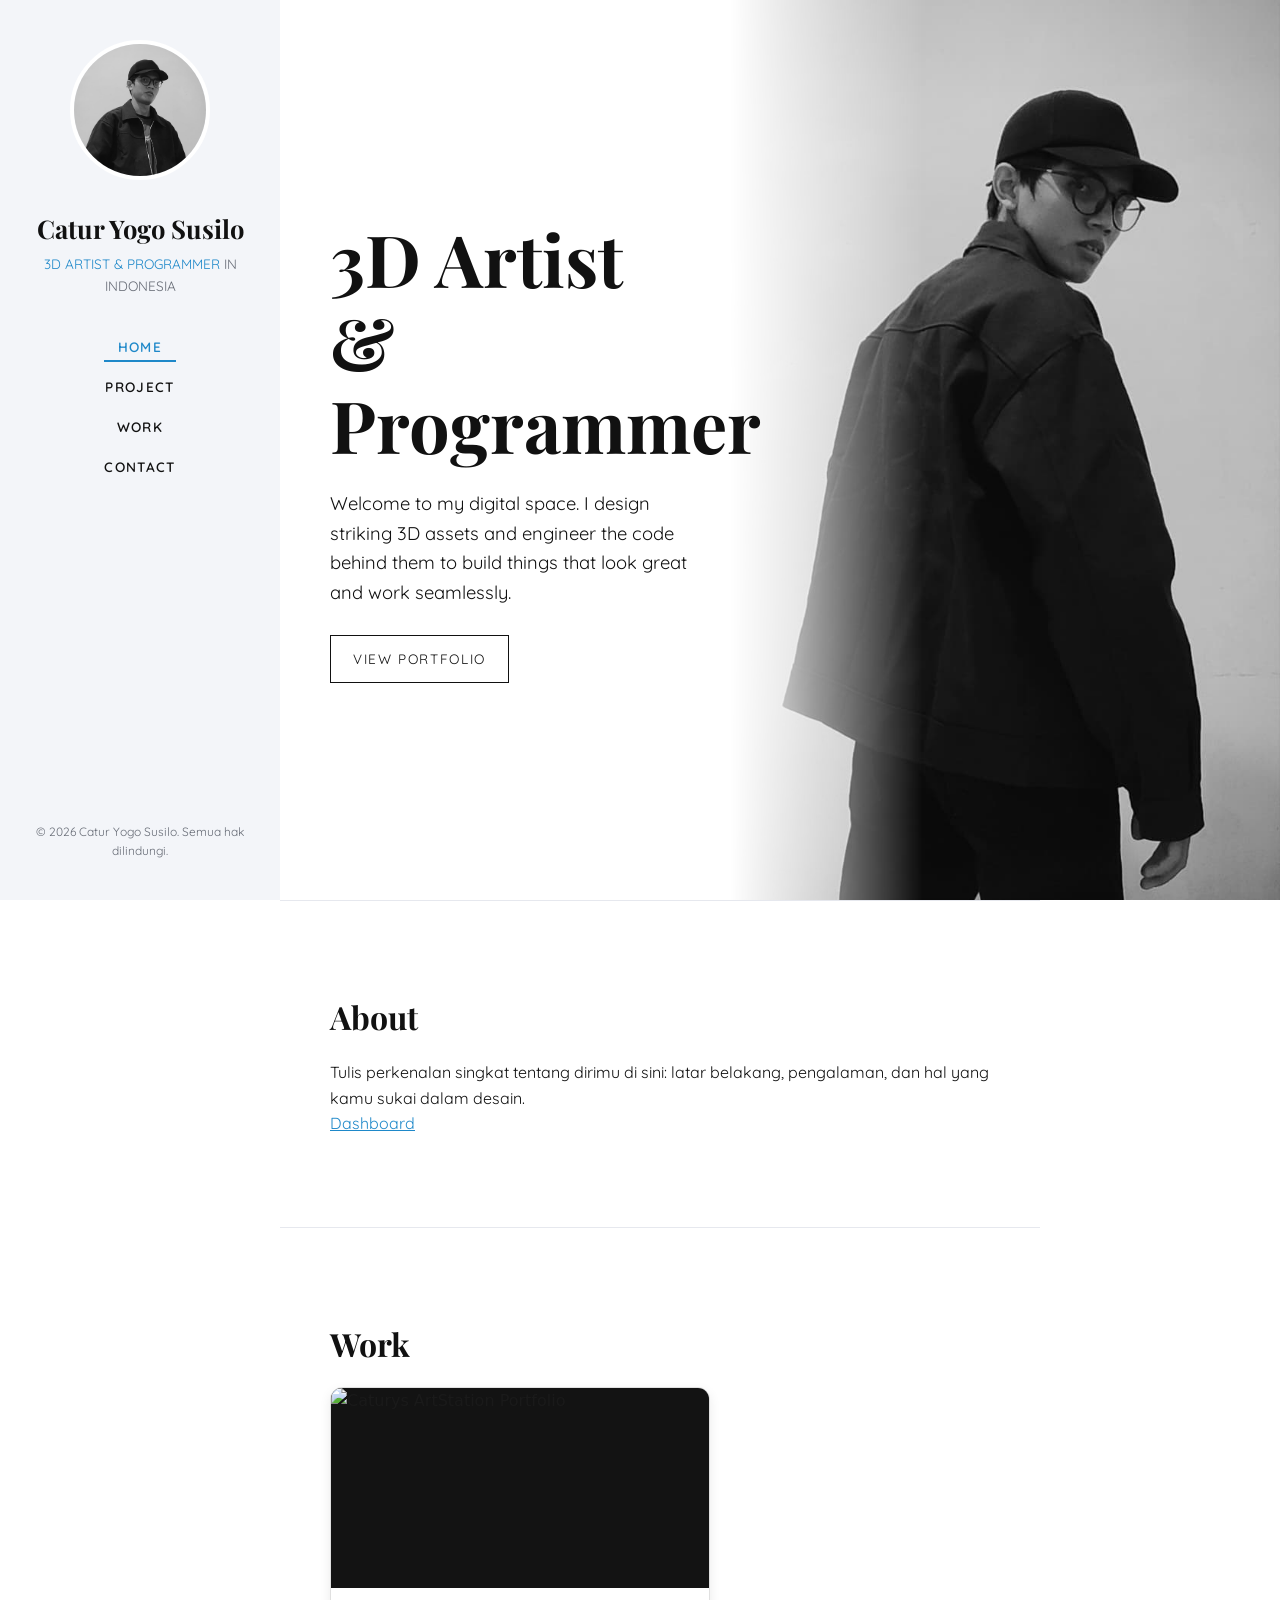
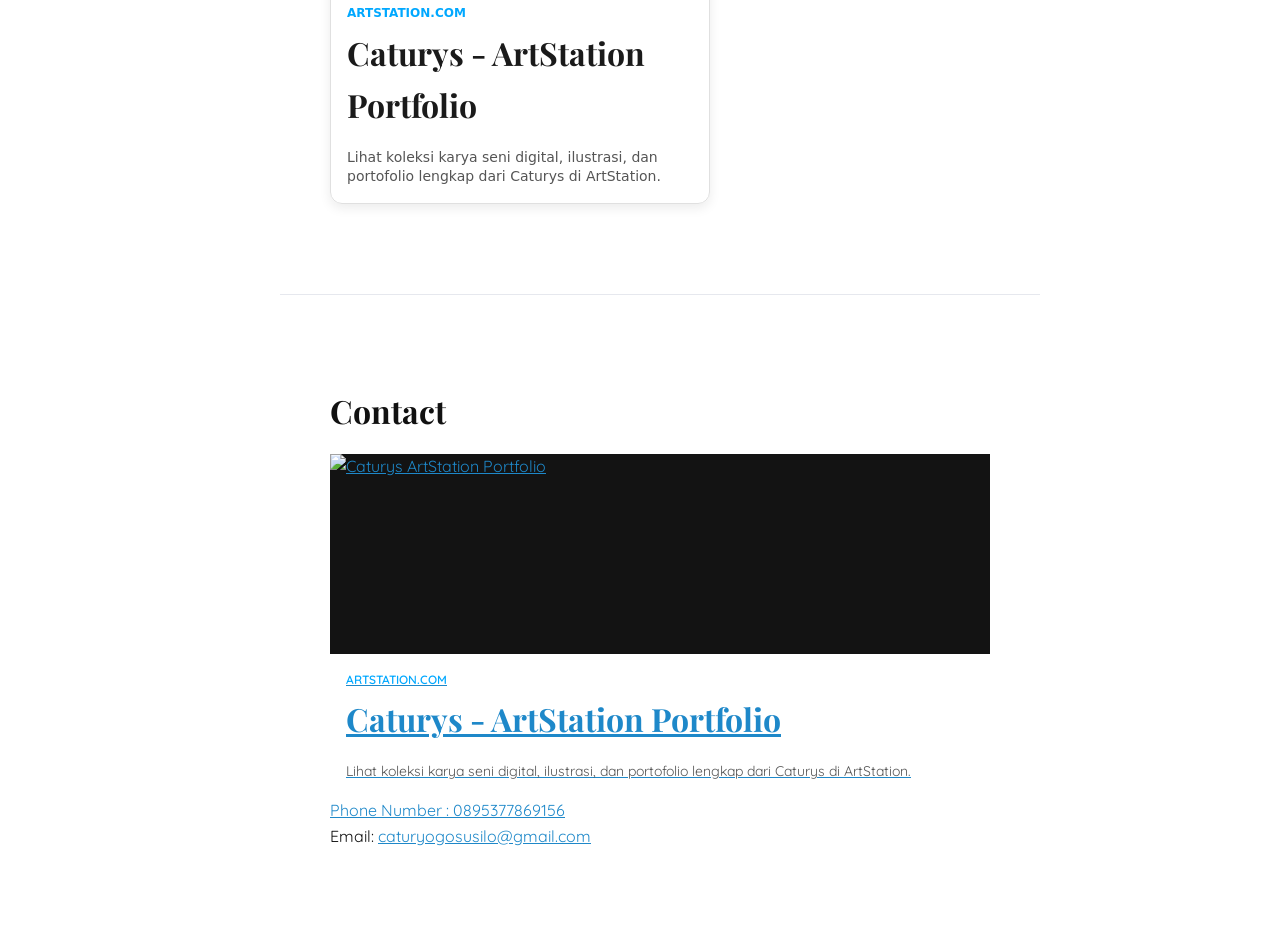
==== index.html @ 053456a6 "Update index.html" ====
<!DOCTYPE html>
<html lang="id">
<head>
  <meta charset="UTF-8">
  <meta name="viewport" content="width=device-width, initial-scale=1">
  <title>Catur Yogo Susilo – Portofolio</title>
  <link rel="preconnect" href="https://fonts.googleapis.com">
  <link rel="preconnect" href="https://fonts.gstatic.com" crossorigin>
  <link href="https://fonts.googleapis.com/css2?family=Playfair+Display:wght@700;900&family=Quicksand:wght@400;500;600&display=swap" rel="stylesheet">
  <link rel="stylesheet" href="style.css">
</head>
<body>

  <aside class="sidebar">
    <img class="avatar" src="images/foto-depan.jpg" alt="Foto profil">
    <h1 class="name">Catur Yogo Susilo</h1>
    <p class="role"><span>3D Artist & Programmer</span> in Indonesia</p>

    <nav class="menu">
      <a href="#home" class="active">Home</a>
      <a href="#about">Project</a>
      <a href="#work">Work</a>
      <a href="#contact">Contact</a>
    </nav>

    <p class="copy">&copy; 2026 Catur Yogo Susilo. Semua hak dilindungi.</p>
  </aside>

  <main class="content">

    <section id="home" class="hero">
      <div class="hero-text">
        <h2>3D Artist<br> & Programmer</h2>
        <p>Welcome to my digital space. I design striking 3D assets and engineer the code behind them to build things that look great and work seamlessly.</p>
        <a href="#work" class="btn">View Portfolio</a>
      </div>
      <img class="hero-photo" src="images/foto-besar.jpg" alt="Foto besar">
    </section>

    <section id="about" class="block">
      <h3>About</h3>
      <p>Tulis perkenalan singkat tentang dirimu di sini: latar belakang, pengalaman, dan hal yang kamu sukai dalam desain.</p>
      <P> <a href="https://catur1804.github.io/caturys/?#">Dashboard</a></P>
    </section>

    <section id="work" class="block">
      <h3>Work</h3>
      <a href="https://www.artstation.com/caturys" target="_blank" rel="noopener noreferrer" class="preview-card">
  <!-- Ganti URL gambar di bawah dengan URL gambar portofolio/banner kamu -->
  <img src="https://cdn.artstation.com/artvsartist/caturys" alt="Caturys ArtStation Portfolio" class="preview-image">
  <div class="preview-content">
    <div class="preview-domain">artstation.com</div>
    <h3 class="preview-title">Caturys - ArtStation Portfolio</h3>
    <p class="preview-desc">Lihat koleksi karya seni digital, ilustrasi, dan portofolio lengkap dari Caturys di ArtStation.</p>
  </div>
</a>
    </section>

    <section id="contact" class="block">
      <h3>Contact</h3>
      <a href="https://www.instagram.com/caturyogosusilo/">
  <!-- Ganti URL gambar di bawah dengan URL gambar portofolio/banner kamu -->
  <img src="https://cdn.artstation.com/artvsartist/caturys" alt="Caturys ArtStation Portfolio" class="preview-image">
  <div class="preview-content">
    <div class="preview-domain">artstation.com</div>
    <h3 class="preview-title">Caturys - ArtStation Portfolio</h3>
    <p class="preview-desc">Lihat koleksi karya seni digital, ilustrasi, dan portofolio lengkap dari Caturys di ArtStation.</p>
  </div>
      <p>Phone Number : <a href="+62895377869156">0895377869156</a></p>
      <p>Email: <a href="caturyogosusilo@gmail.com">caturyogosusilo@gmail.com</a></p>
    </section>

  </main>

</body>
</html>
---- style.css ----
:root {
  --bg: #ffffff;
  --side: #f3f5f9;
  --text: #111111;
  --muted: #666b75;
  --accent: #1e88c9;
  --serif: "Playfair Display", Georgia, serif;
  --sans: "Quicksand", system-ui, sans-serif;
}

* { box-sizing: border-box; margin: 0; padding: 0; }
html { scroll-behavior: smooth; }
body { font-family: var(--sans); color: var(--text); background: var(--bg); line-height: 1.6; }
a { color: var(--accent); }

/* Sidebar */
.sidebar {
  position: fixed; inset: 0 auto 0 0;
  width: 280px; padding: 40px 24px;
  background: var(--side);
  display: flex; flex-direction: column; align-items: center; text-align: center;
}
.avatar {
  width: 140px; height: 140px; border-radius: 50%;
  object-fit: cover; object-position: center 20%;
  border: 4px solid #fff;
}
.name { font-family: var(--serif); font-size: 1.6rem; margin-top: 28px; }
.role { font-size: .85rem; color: var(--muted); text-transform: uppercase; margin-top: 4px; }
.role span { color: var(--accent); }

.menu { display: flex; flex-direction: column; gap: 14px; margin-top: 40px; }
.menu a {
  color: var(--text); text-decoration: none;
  font-size: .85rem; font-weight: 600; letter-spacing: .1em; text-transform: uppercase;
  padding-bottom: 2px; border-bottom: 2px solid transparent;
}
.menu a:hover, .menu a.active { color: var(--accent); border-color: var(--accent); }
.copy { margin-top: auto; font-size: .75rem; color: var(--muted); }

/* Konten */
.content { margin-left: 280px; }

.hero {
  position: relative; min-height: 100vh;
  display: flex; align-items: center; overflow: hidden;
}
.hero-text { position: relative; z-index: 2; padding: 0 50px; max-width: 480px; }
.hero-text h2 { font-family: var(--serif); font-size: clamp(2.8rem, 6vw, 4.5rem); line-height: 1.15; }
.hero-text p { margin: 24px 0 28px; font-size: 1.15rem; }
.btn {
  display: inline-block; padding: 12px 22px;
  border: 1px solid var(--text); color: var(--text);
  text-decoration: none; font-size: .85rem; letter-spacing: .12em; text-transform: uppercase;
  transition: background .2s, color .2s;
}
.btn:hover { background: var(--text); color: #fff; }

.hero-photo {
  position: absolute; right: 0; bottom: 0;
  height: 100%; width: 55%;
  object-fit: cover; object-position: center top;
  /* memudarkan sisi kiri foto agar menyatu dengan latar putih */
  -webkit-mask-image: linear-gradient(to right, transparent, #000 35%);
          mask-image: linear-gradient(to right, transparent, #000 35%);
}

/* Section lain */
.block { padding: 90px 50px; max-width: 760px; border-top: 1px solid #e6e8ee; }
.block h3 { font-family: var(--serif); font-size: 2rem; margin-bottom: 18px; }
.grid { list-style: none; display: grid; grid-template-columns: repeat(auto-fit, minmax(150px, 1fr)); gap: 14px; }
.grid li { padding: 18px; background: var(--side); text-align: center; font-weight: 600; }

a:focus-visible, .btn:focus-visible { outline: 3px solid var(--accent); outline-offset: 3px; }

/* Mobile */
@media (max-width: 800px) {
  .sidebar { position: static; width: 100%; padding: 32px 20px; }
  .menu { flex-direction: row; flex-wrap: wrap; justify-content: center; gap: 10px 18px; margin-top: 24px; }
  .copy { display: none; }
  .content { margin-left: 0; }
  .hero { flex-direction: column; align-items: stretch; min-height: auto; }
  .hero-text { padding: 40px 24px 20px; max-width: none; }
  .hero-photo {
    position: static; width: 100%; height: 480px;
    -webkit-mask-image: none; mask-image: none;
  }
  .block { padding: 60px 24px; }
}
  .preview-card {
    display: block;
    width: 100%;
    max-width: 380px;
    border: 1px solid #e0e0e0;
    border-radius: 12px;
    overflow: hidden;
    text-decoration: none;
    color: #1a1a1a;
    font-family: system-ui, -apple-system, sans-serif;
    box-shadow: 0 4px 12px rgba(0,0,0,0.08);
    transition: transform 0.2s ease, box-shadow 0.2s ease;
  }
  .preview-card:hover {
    transform: translateY(-4px);
    box-shadow: 0 8px 20px rgba(0,0,0,0.15);
  }
  .preview-image {
    width: 100%;
    height: 200px;
    object-fit: cover;
    display: block;
    background-color: #131313;
  }
  .preview-content {
    padding: 16px;
  }
  .preview-domain {
    font-size: 12px;
    color: #00a8ff;
    font-weight: 600;
    text-transform: uppercase;
    margin-bottom: 4px;
  }
  .preview-title {
    font-size: 18px;
    font-weight: 700;
    margin: 0 0 6px 0;
  }
  .preview-desc {
    font-size: 14px;
    color: #555;
    margin: 0;
    line-height: 1.4;
  }
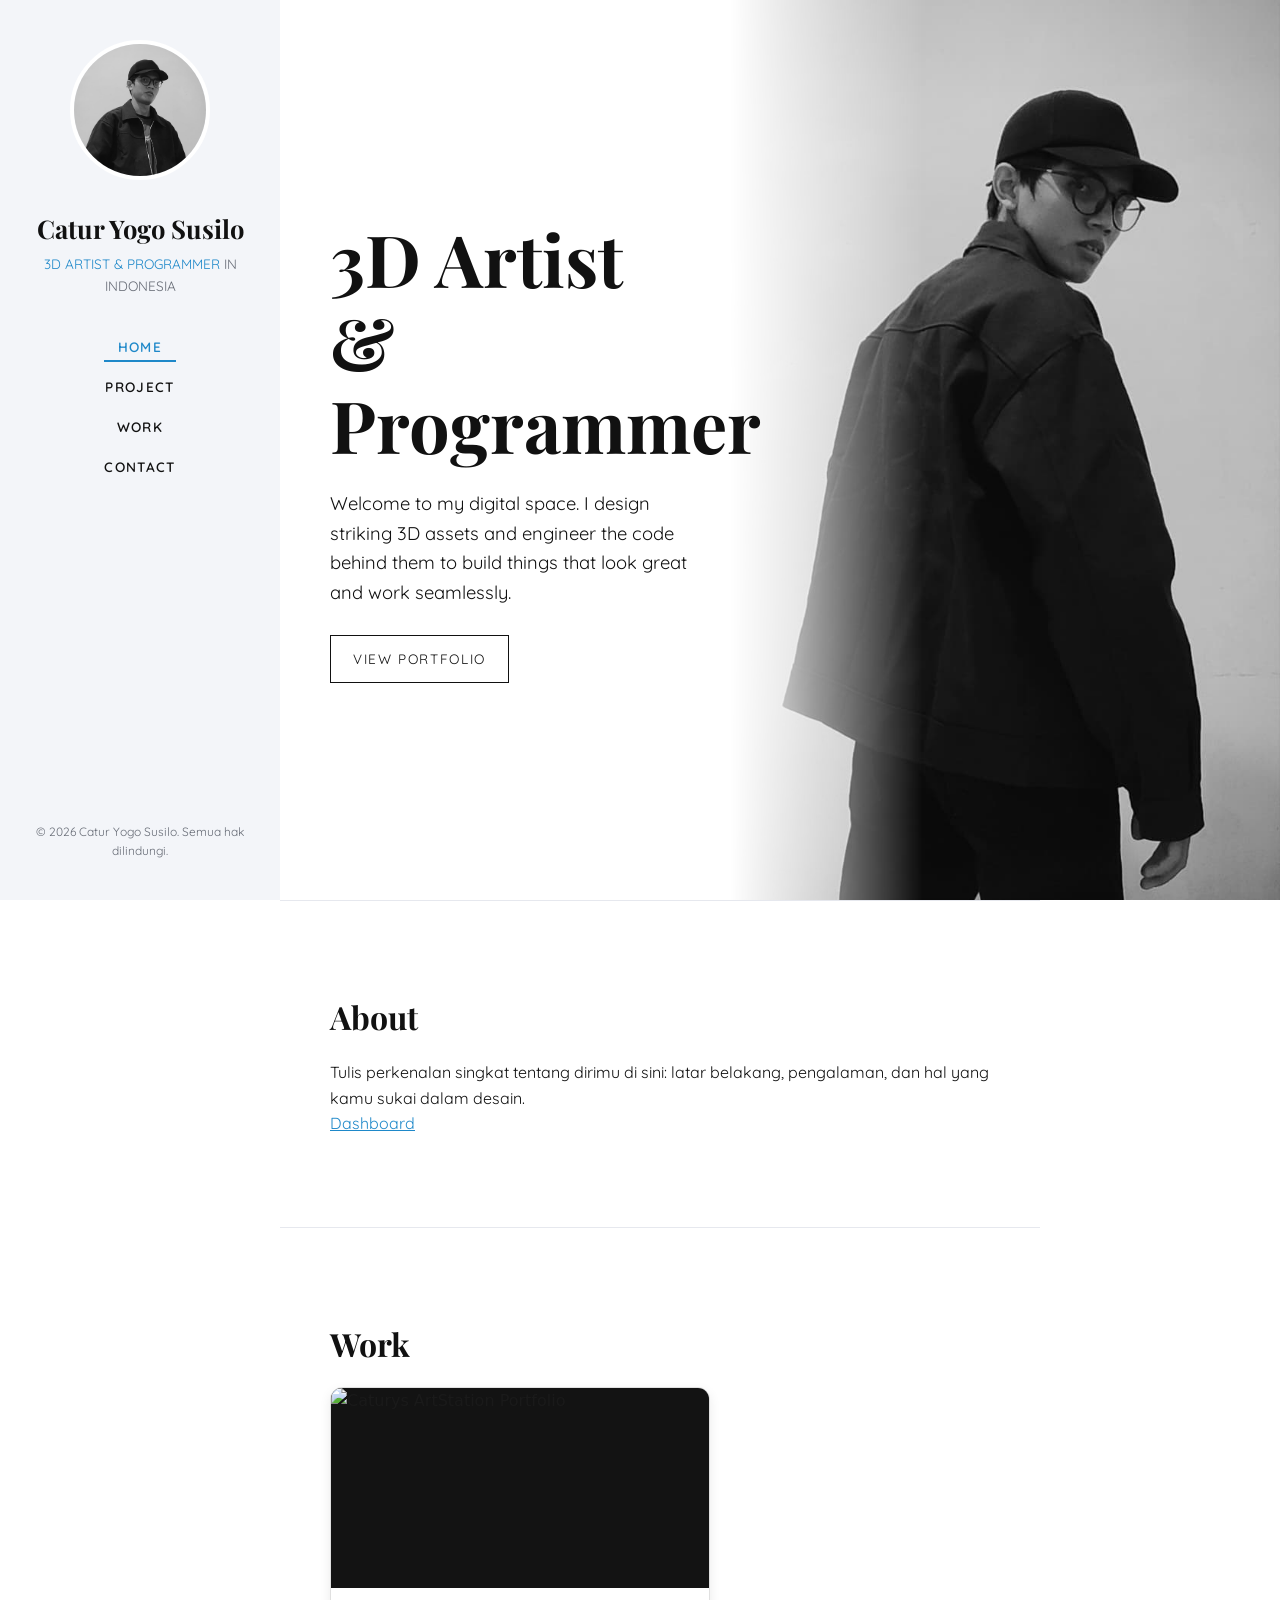
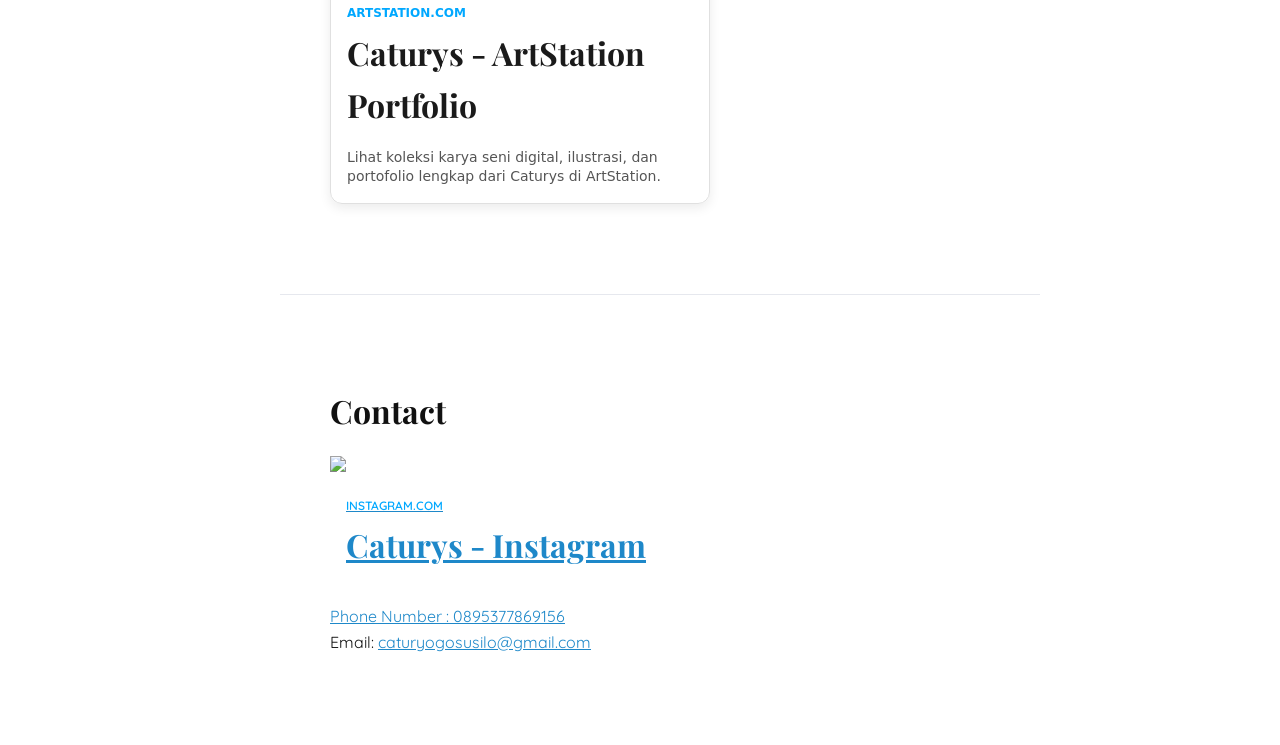
==== commit 30cffb8c: "Update index.html" ====
--- a/index.html
+++ b/index.html
@@ -60,11 +60,10 @@
       <h3>Contact</h3>
       <a href="https://www.instagram.com/caturyogosusilo/">
   <!-- Ganti URL gambar di bawah dengan URL gambar portofolio/banner kamu -->
-  <img src="https://cdn.artstation.com/artvsartist/caturys" alt="Caturys ArtStation Portfolio" class="preview-image">
+  <img src="images/instagram.png">
   <div class="preview-content">
-    <div class="preview-domain">artstation.com</div>
-    <h3 class="preview-title">Caturys - ArtStation Portfolio</h3>
-    <p class="preview-desc">Lihat koleksi karya seni digital, ilustrasi, dan portofolio lengkap dari Caturys di ArtStation.</p>
+    <div class="preview-domain">instagram.com</div>
+    <h3 class="preview-title">Caturys - Instagram</h3>
   </div>
       <p>Phone Number : <a href="+62895377869156">0895377869156</a></p>
       <p>Email: <a href="caturyogosusilo@gmail.com">caturyogosusilo@gmail.com</a></p>
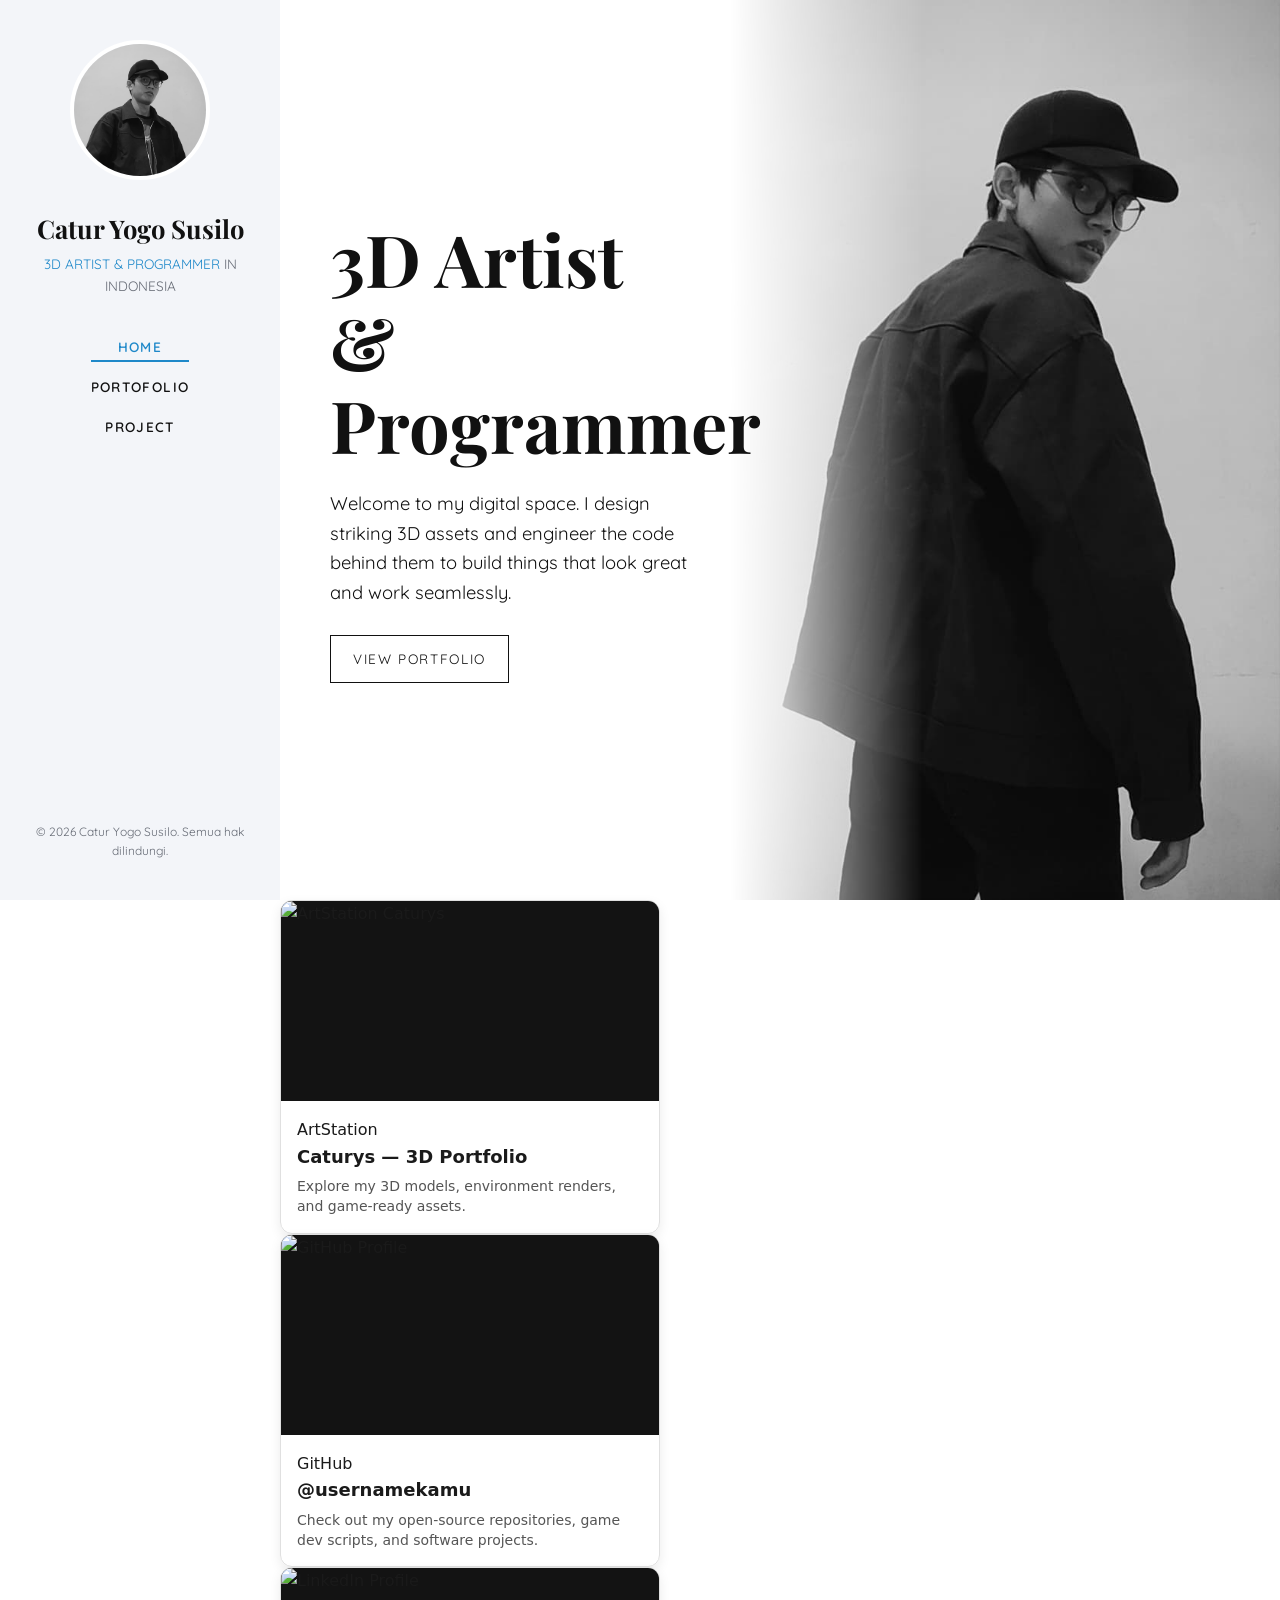
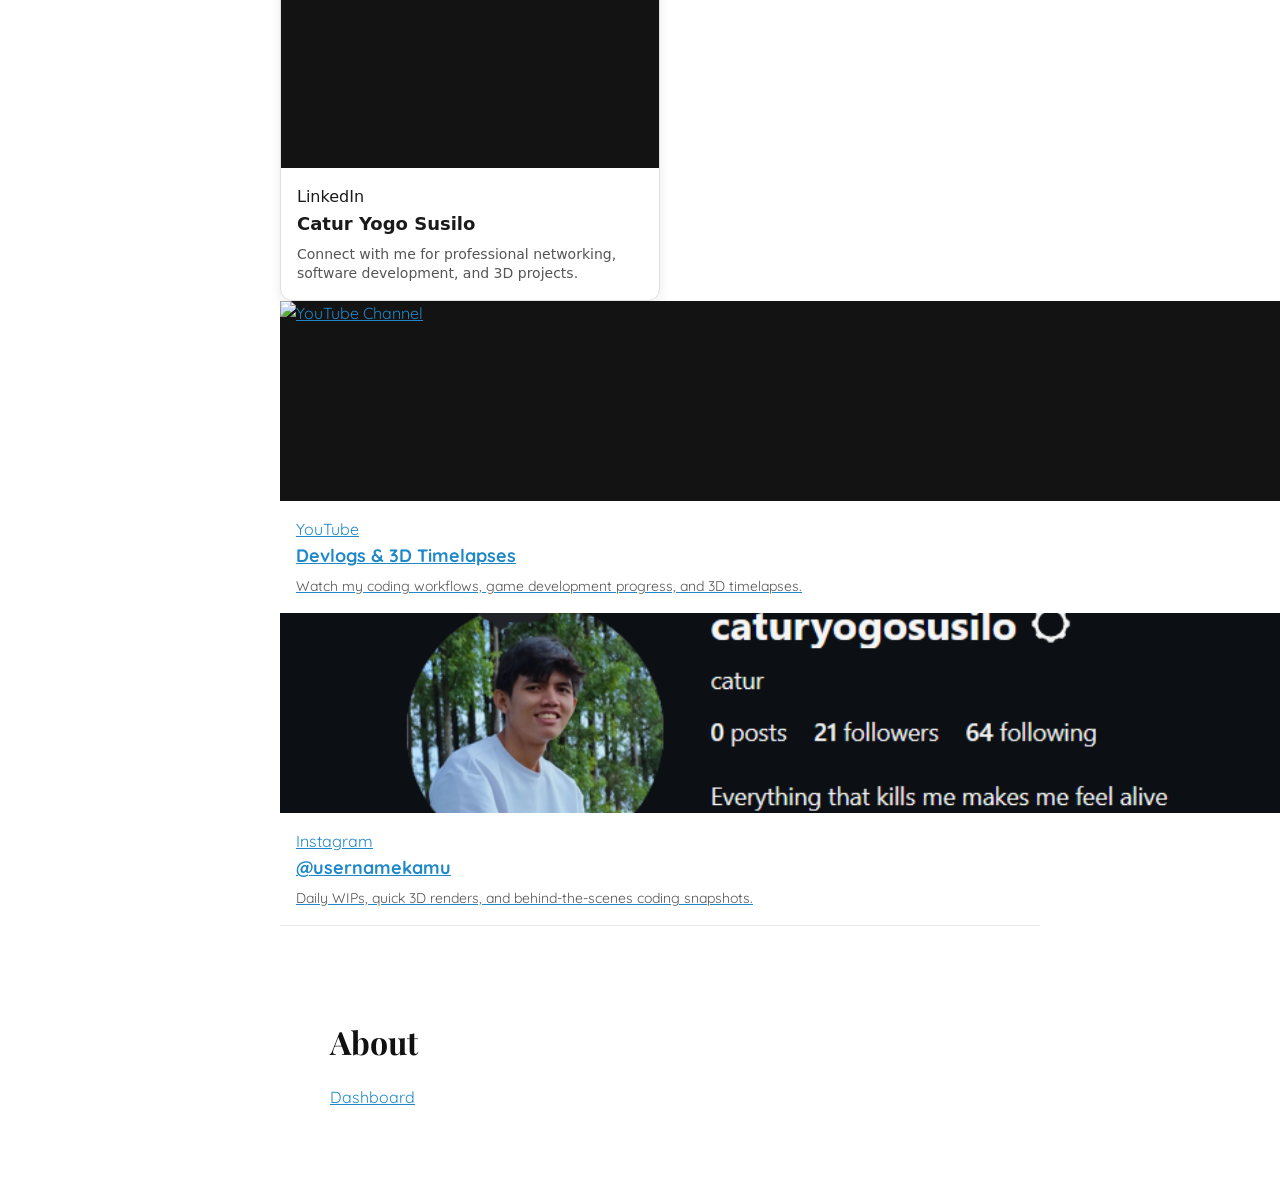
==== commit 4f5a83e3: "Update index.html" ====
--- a/index.html
+++ b/index.html
@@ -18,9 +18,8 @@
 
     <nav class="menu">
       <a href="#home" class="active">Home</a>
-      <a href="#about">Project</a>
-      <a href="#work">Work</a>
-      <a href="#contact">Contact</a>
+      <a href="#portofolio">Portofolio</a>
+      <a href="#project">Project</a>
     </nav>
 
     <p class="copy">&copy; 2026 Catur Yogo Susilo. Semua hak dilindungi.</p>
@@ -37,36 +36,63 @@
       <img class="hero-photo" src="images/foto-besar.jpg" alt="Foto besar">
     </section>
 
-    <section id="about" class="block">
+    <div class="social-preview-grid">
+  
+  <!-- 1. ARTSTATION -->
+  <a href="https://www.artstation.com/caturys" target="_blank" rel="noopener noreferrer" class="preview-card card-artstation">
+    <img src="gambar-artstation.jpg" alt="ArtStation Caturys" class="preview-image">
+    <div class="preview-content">
+      <span class="preview-platform">ArtStation</span>
+      <h3 class="preview-title">Caturys — 3D Portfolio</h3>
+      <p class="preview-desc">Explore my 3D models, environment renders, and game-ready assets.</p>
+    </div>
+  </a>
+
+  <!-- 2. GITHUB -->
+  <a href="https://github.com/usernamekamu" target="_blank" rel="noopener noreferrer" class="preview-card card-github">
+    <img src="gambar-github.jpg" alt="GitHub Profile" class="preview-image">
+    <div class="preview-content">
+      <span class="preview-platform">GitHub</span>
+      <h3 class="preview-title">@usernamekamu</h3>
+      <p class="preview-desc">Check out my open-source repositories, game dev scripts, and software projects.</p>
+    </div>
+  </a>
+
+  <!-- 3. LINKEDIN -->
+  <a href="https://www.linkedin.com/in/usernamekamu" target="_blank" rel="noopener noreferrer" class="preview-card card-linkedin">
+    <img src="gambar-linkedin.jpg" alt="LinkedIn Profile" class="preview-image">
+    <div class="preview-content">
+      <span class="preview-platform">LinkedIn</span>
+      <h3 class="preview-title">Catur Yogo Susilo</h3>
+      <p class="preview-desc">Connect with me for professional networking, software development, and 3D projects.</p>
+    </div>
+  </a>
+
+  <!-- 4. YOUTUBE -->
+  <a href="https://www.youtube.com/@caturyogosusilo">
+    <img src="gambar-youtube.jpg" alt="YouTube Channel" class="preview-image">
+    <div class="preview-content">
+      <span class="preview-platform">YouTube</span>
+      <h3 class="preview-title">Devlogs & 3D Timelapses</h3>
+      <p class="preview-desc">Watch my coding workflows, game development progress, and 3D timelapses.</p>
+    </div>
+  </a>
+
+  <!-- 5. INSTAGRAM -->
+  <a href="https://www.instagram.com/caturyogosusilo/">
+    <img src="images/instagram.png" alt="Instagram Profile" class="preview-image">
+    <div class="preview-content">
+      <span class="preview-platform">Instagram</span>
+      <h3 class="preview-title">@usernamekamu</h3>
+      <p class="preview-desc">Daily WIPs, quick 3D renders, and behind-the-scenes coding snapshots.</p>
+    </div>
+  </a>
+
+</div>
+
+    <section id="project" class="block">
       <h3>About</h3>
-      <p>Tulis perkenalan singkat tentang dirimu di sini: latar belakang, pengalaman, dan hal yang kamu sukai dalam desain.</p>
       <P> <a href="https://catur1804.github.io/caturys/?#">Dashboard</a></P>
-    </section>
-
-    <section id="work" class="block">
-      <h3>Work</h3>
-      <a href="https://www.artstation.com/caturys" target="_blank" rel="noopener noreferrer" class="preview-card">
-  <!-- Ganti URL gambar di bawah dengan URL gambar portofolio/banner kamu -->
-  <img src="https://cdn.artstation.com/artvsartist/caturys" alt="Caturys ArtStation Portfolio" class="preview-image">
-  <div class="preview-content">
-    <div class="preview-domain">artstation.com</div>
-    <h3 class="preview-title">Caturys - ArtStation Portfolio</h3>
-    <p class="preview-desc">Lihat koleksi karya seni digital, ilustrasi, dan portofolio lengkap dari Caturys di ArtStation.</p>
-  </div>
-</a>
-    </section>
-
-    <section id="contact" class="block">
-      <h3>Contact</h3>
-      <a href="https://www.instagram.com/caturyogosusilo/">
-  <!-- Ganti URL gambar di bawah dengan URL gambar portofolio/banner kamu -->
-  <img src="images/instagram.png">
-  <div class="preview-content">
-    <div class="preview-domain">instagram.com</div>
-    <h3 class="preview-title">Caturys - Instagram</h3>
-  </div>
-      <p>Phone Number : <a href="+62895377869156">0895377869156</a></p>
-      <p>Email: <a href="caturyogosusilo@gmail.com">caturyogosusilo@gmail.com</a></p>
     </section>
 
   </main>
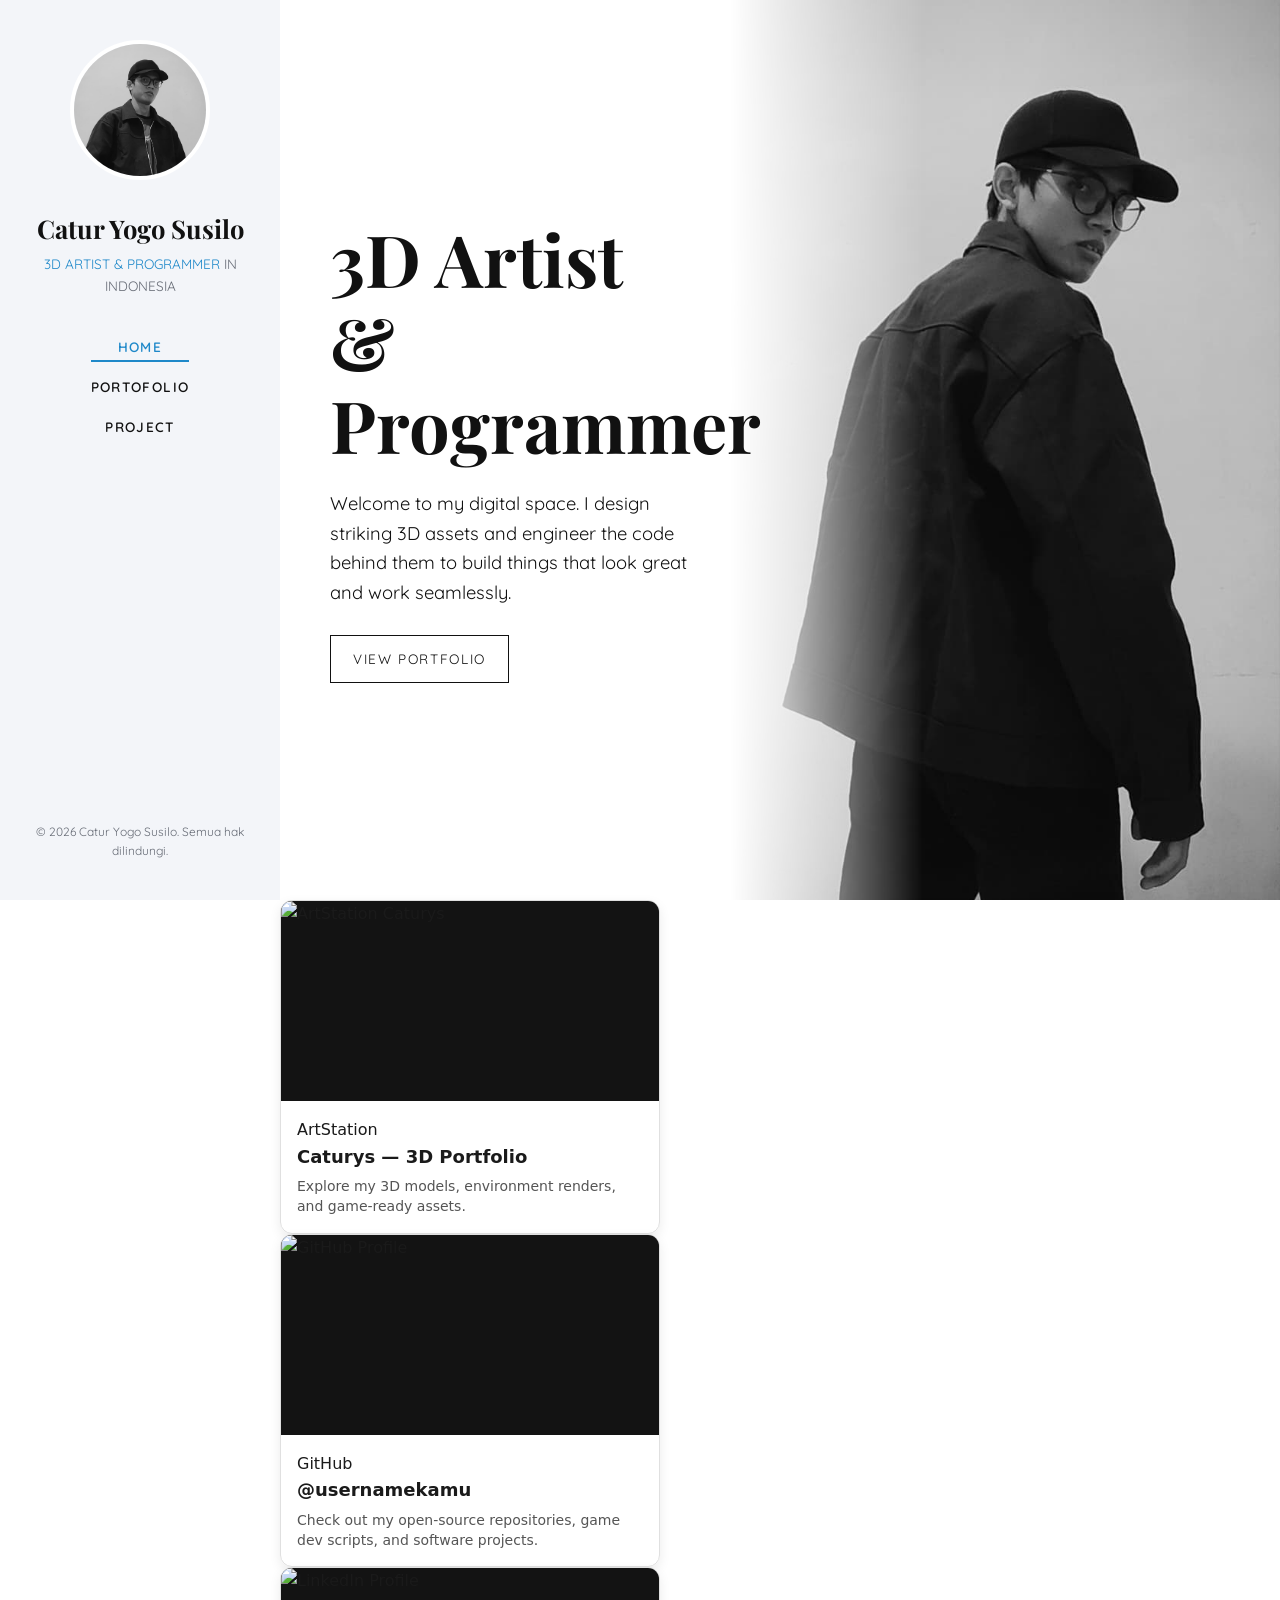
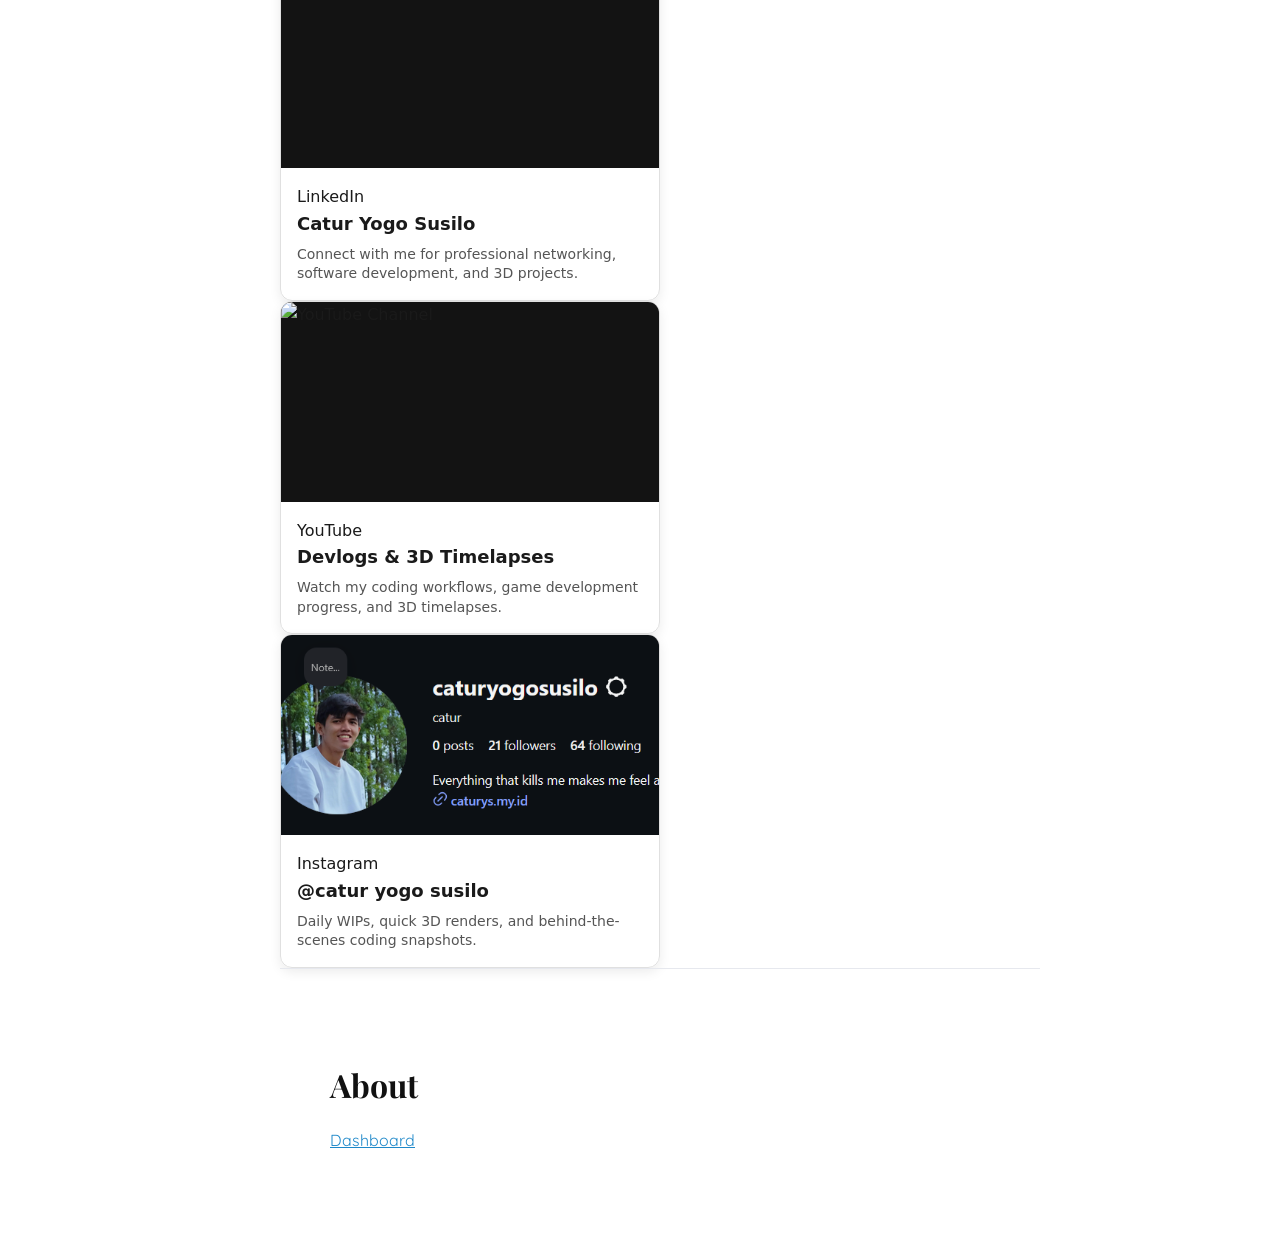
==== commit ff0809e6: "Update index.html" ====
--- a/index.html
+++ b/index.html
@@ -69,7 +69,7 @@
   </a>
 
   <!-- 4. YOUTUBE -->
-  <a href="https://www.youtube.com/@caturyogosusilo">
+  <a href="https://www.youtube.com/@caturyogosusilo" target="_blank" rel="noopener noreferrer" class="preview-card card-youtube">
     <img src="gambar-youtube.jpg" alt="YouTube Channel" class="preview-image">
     <div class="preview-content">
       <span class="preview-platform">YouTube</span>
@@ -79,11 +79,11 @@
   </a>
 
   <!-- 5. INSTAGRAM -->
-  <a href="https://www.instagram.com/caturyogosusilo/">
+  <a href="https://www.instagram.com/caturyogosusilo/" target="_blank" rel="noopener noreferrer" class="preview-card card-instagram">
     <img src="images/instagram.png" alt="Instagram Profile" class="preview-image">
     <div class="preview-content">
       <span class="preview-platform">Instagram</span>
-      <h3 class="preview-title">@usernamekamu</h3>
+      <h3 class="preview-title">@catur yogo susilo</h3>
       <p class="preview-desc">Daily WIPs, quick 3D renders, and behind-the-scenes coding snapshots.</p>
     </div>
   </a>
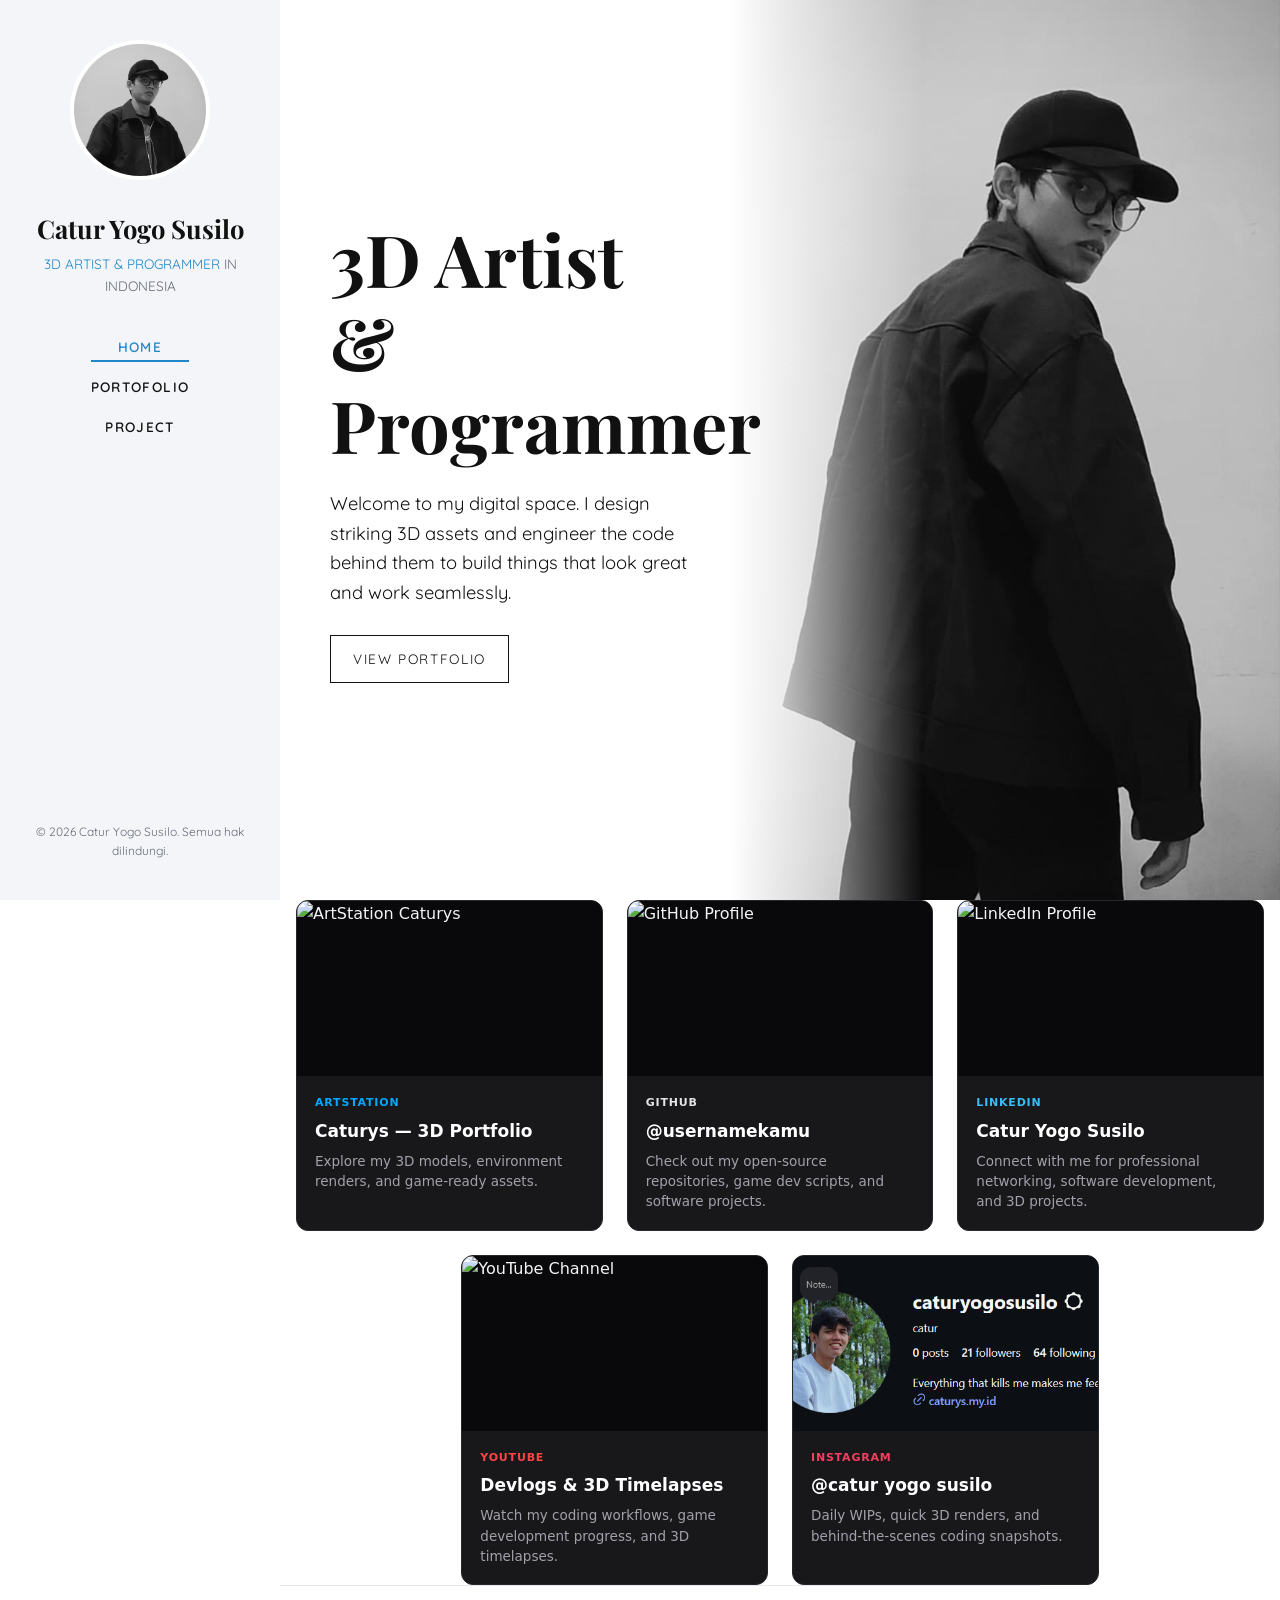
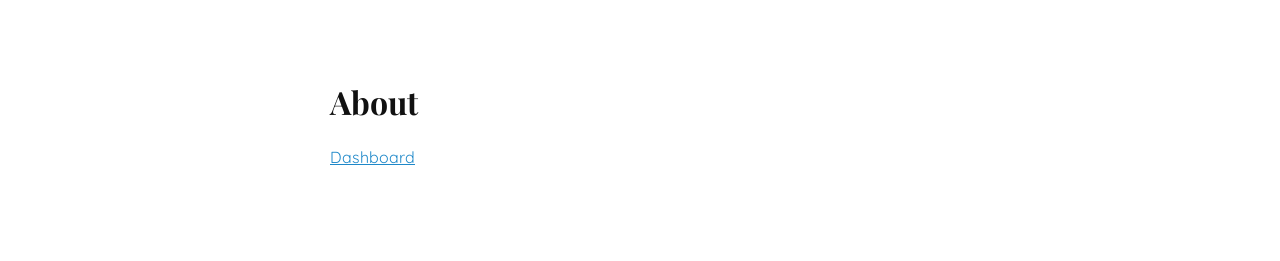
==== commit e82f3fd2: "Update index.html" ====
--- a/index.html
+++ b/index.html
@@ -40,7 +40,7 @@
   
   <!-- 1. ARTSTATION -->
   <a href="https://www.artstation.com/caturys" target="_blank" rel="noopener noreferrer" class="preview-card card-artstation">
-    <img src="gambar-artstation.jpg" alt="ArtStation Caturys" class="preview-image">
+    <img src="images/artstation.png" alt="ArtStation Caturys" class="preview-image">
     <div class="preview-content">
       <span class="preview-platform">ArtStation</span>
       <h3 class="preview-title">Caturys — 3D Portfolio</h3>
--- a/style.css
+++ b/style.css
@@ -87,48 +87,97 @@
   }
   .block { padding: 60px 24px; }
 }
+  .social-preview-grid {
+    display: flex;
+    flex-wrap: wrap;
+    justify-content: center; /* Membuat 2 kartu di baris bawah otomatis rata tengah */
+    gap: 24px;
+    max-width: 1080px;
+    margin: 0 auto;
+    padding: 0 16px;
+    font-family: system-ui, -apple-system, sans-serif;
+  }
+
   .preview-card {
-    display: block;
-    width: 100%;
-    max-width: 380px;
-    border: 1px solid #e0e0e0;
+    /* Rumus agar pas 3 kartu per baris (dikurangi jarak gap 24px) */
+    width: calc(33.333% - 16px);
+    box-sizing: border-box;
+    display: flex;
+    flex-direction: column;
+    background-color: #18181b;
+    border: 1px solid #27272a;
     border-radius: 12px;
     overflow: hidden;
     text-decoration: none;
-    color: #1a1a1a;
-    font-family: system-ui, -apple-system, sans-serif;
-    box-shadow: 0 4px 12px rgba(0,0,0,0.08);
-    transition: transform 0.2s ease, box-shadow 0.2s ease;
+    color: #f4f4f5;
+    transition: transform 0.25s ease, border-color 0.25s ease, box-shadow 0.25s ease;
   }
+
+  /* Di layar tablet (maksimal 900px): jadi 2 kartu per baris */
+  @media (max-width: 900px) {
+    .preview-card {
+      width: calc(50% - 12px);
+    }
+  }
+
+  /* Di layar HP (maksimal 640px): menumpuk 1 kolom penuh ke bawah */
+  @media (max-width: 640px) {
+    .preview-card {
+      width: 100%;
+    }
+  }
+
   .preview-card:hover {
-    transform: translateY(-4px);
-    box-shadow: 0 8px 20px rgba(0,0,0,0.15);
+    transform: translateY(-5px);
+    box-shadow: 0 10px 25px rgba(0, 0, 0, 0.45);
   }
+
+  /* Efek border hover sesuai warna brand masing-masing */
+  .card-artstation:hover { border-color: #00a8ff; }
+  .card-github:hover { border-color: #a1a1aa; }
+  .card-linkedin:hover { border-color: #0a66c2; }
+  .card-youtube:hover { border-color: #ff0000; }
+  .card-instagram:hover { border-color: #e1306c; }
+
   .preview-image {
     width: 100%;
-    height: 200px;
+    height: 175px;
     object-fit: cover;
     display: block;
-    background-color: #131313;
+    background-color: #09090b;
   }
+
   .preview-content {
-    padding: 16px;
+    padding: 18px;
+    flex-grow: 1;
+    display: flex;
+    flex-direction: column;
   }
-  .preview-domain {
-    font-size: 12px;
-    color: #00a8ff;
-    font-weight: 600;
+
+  .preview-platform {
+    font-size: 11px;
+    font-weight: 700;
     text-transform: uppercase;
-    margin-bottom: 4px;
+    letter-spacing: 0.8px;
+    margin-bottom: 6px;
   }
+
+  .card-artstation .preview-platform { color: #00a8ff; }
+  .card-github .preview-platform { color: #e4e4e7; }
+  .card-linkedin .preview-platform { color: #38bdf8; }
+  .card-youtube .preview-platform { color: #ff4444; }
+  .card-instagram .preview-platform { color: #f43f5e; }
+
   .preview-title {
-    font-size: 18px;
+    font-size: 17px;
     font-weight: 700;
     margin: 0 0 6px 0;
+    color: #ffffff;
   }
+
   .preview-desc {
-    font-size: 14px;
-    color: #555;
+    font-size: 13.5px;
+    color: #a1a1aa;
     margin: 0;
-    line-height: 1.4;
+    line-height: 1.5;
   }
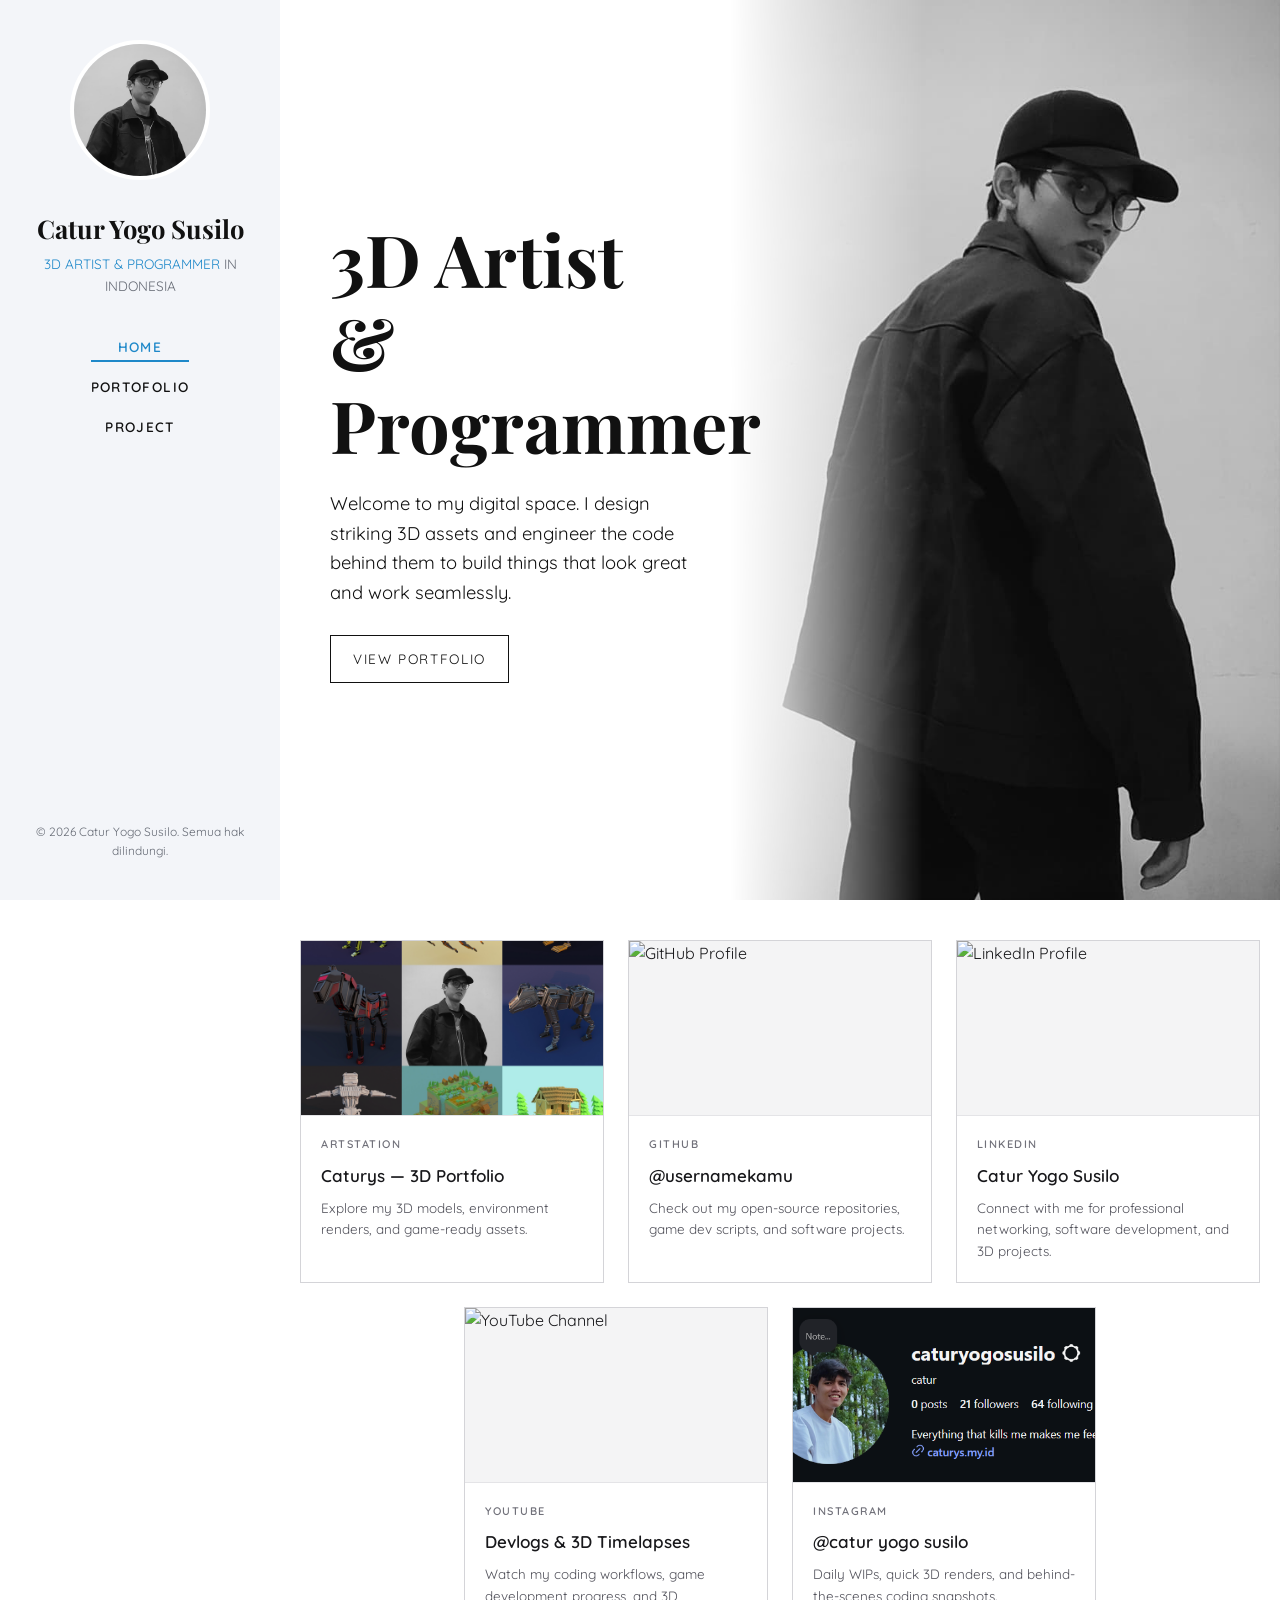
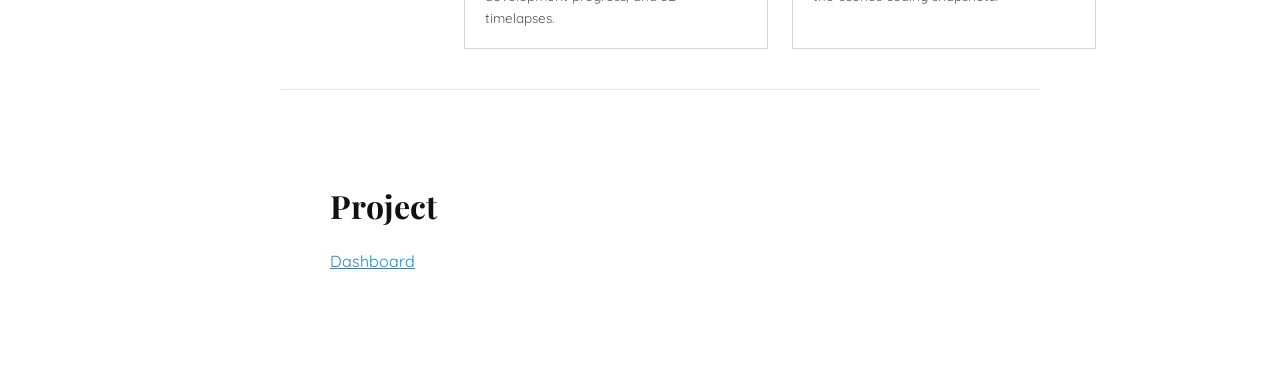
==== commit 53d1d573: "Update index.html" ====
--- a/index.html
+++ b/index.html
@@ -91,7 +91,7 @@
 </div>
 
     <section id="project" class="block">
-      <h3>About</h3>
+      <h3>Project</h3>
       <P> <a href="https://catur1804.github.io/caturys/?#">Dashboard</a></P>
     </section>
 
--- a/style.css
+++ b/style.css
@@ -87,68 +87,62 @@
   }
   .block { padding: 60px 24px; }
 }
+
   .social-preview-grid {
     display: flex;
     flex-wrap: wrap;
-    justify-content: center; /* Membuat 2 kartu di baris bawah otomatis rata tengah */
+    justify-content: center;
     gap: 24px;
-    max-width: 1080px;
-    margin: 0 auto;
-    padding: 0 16px;
-    font-family: system-ui, -apple-system, sans-serif;
+    max-width: 1140px;
+    margin: 40px auto;
+    padding: 0 20px;
+    font-family: inherit; /* Otomatis mengikuti font asli websitemu */
   }
 
   .preview-card {
-    /* Rumus agar pas 3 kartu per baris (dikurangi jarak gap 24px) */
     width: calc(33.333% - 16px);
     box-sizing: border-box;
     display: flex;
     flex-direction: column;
-    background-color: #18181b;
-    border: 1px solid #27272a;
-    border-radius: 12px;
+    background-color: #ffffff; /* Latar putih menyatu dengan background web */
+    border: 1px solid #d4d4d8; /* Garis tepi abu-abu halus */
+    border-radius: 0px; /* Sudut tajam/siku mengikuti tombol VIEW PORTFOLIO */
     overflow: hidden;
     text-decoration: none;
-    color: #f4f4f5;
+    color: #18181b;
     transition: transform 0.25s ease, border-color 0.25s ease, box-shadow 0.25s ease;
   }
 
-  /* Di layar tablet (maksimal 900px): jadi 2 kartu per baris */
+  /* Efek hover: border menjadi hitam tegas & bayangan tajam */
+  .preview-card:hover {
+    transform: translateY(-4px);
+    border-color: #18181b;
+    box-shadow: 6px 6px 0px #18181b; /* Bayangan editorial monokrom */
+  }
+
   @media (max-width: 900px) {
     .preview-card {
       width: calc(50% - 12px);
     }
   }
 
-  /* Di layar HP (maksimal 640px): menumpuk 1 kolom penuh ke bawah */
   @media (max-width: 640px) {
     .preview-card {
       width: 100%;
     }
   }
 
-  .preview-card:hover {
-    transform: translateY(-5px);
-    box-shadow: 0 10px 25px rgba(0, 0, 0, 0.45);
-  }
-
-  /* Efek border hover sesuai warna brand masing-masing */
-  .card-artstation:hover { border-color: #00a8ff; }
-  .card-github:hover { border-color: #a1a1aa; }
-  .card-linkedin:hover { border-color: #0a66c2; }
-  .card-youtube:hover { border-color: #ff0000; }
-  .card-instagram:hover { border-color: #e1306c; }
-
   .preview-image {
     width: 100%;
     height: 175px;
     object-fit: cover;
     display: block;
-    background-color: #09090b;
+    background-color: #f4f4f5; /* Abu-abu terang jika gambar belum dimuat */
+    border-bottom: 1px solid #e4e4e7; /* Garis pemisah tipis antara gambar & teks */
   }
 
   .preview-content {
-    padding: 18px;
+    padding: 20px;
     flex-grow: 1;
     display: flex;
     flex-direction: column;
@@ -156,28 +150,23 @@
 
   .preview-platform {
     font-size: 11px;
-    font-weight: 700;
+    font-weight: 600;
     text-transform: uppercase;
-    letter-spacing: 0.8px;
-    margin-bottom: 6px;
+    letter-spacing: 1.5px; /* Spasi huruf lebar seperti tombol VIEW PORTFOLIO */
+    color: #71717a; /* Abu-abu elegan agar tetap monokrom */
+    margin-bottom: 8px;
   }
-
-  .card-artstation .preview-platform { color: #00a8ff; }
-  .card-github .preview-platform { color: #e4e4e7; }
-  .card-linkedin .preview-platform { color: #38bdf8; }
-  .card-youtube .preview-platform { color: #ff4444; }
-  .card-instagram .preview-platform { color: #f43f5e; }
 
   .preview-title {
     font-size: 17px;
-    font-weight: 700;
-    margin: 0 0 6px 0;
-    color: #ffffff;
+    font-weight: 600;
+    margin: 0 0 8px 0;
+    color: #18181b;
   }
 
   .preview-desc {
     font-size: 13.5px;
-    color: #a1a1aa;
+    color: #52525b;
     margin: 0;
-    line-height: 1.5;
+    line-height: 1.6;
   }
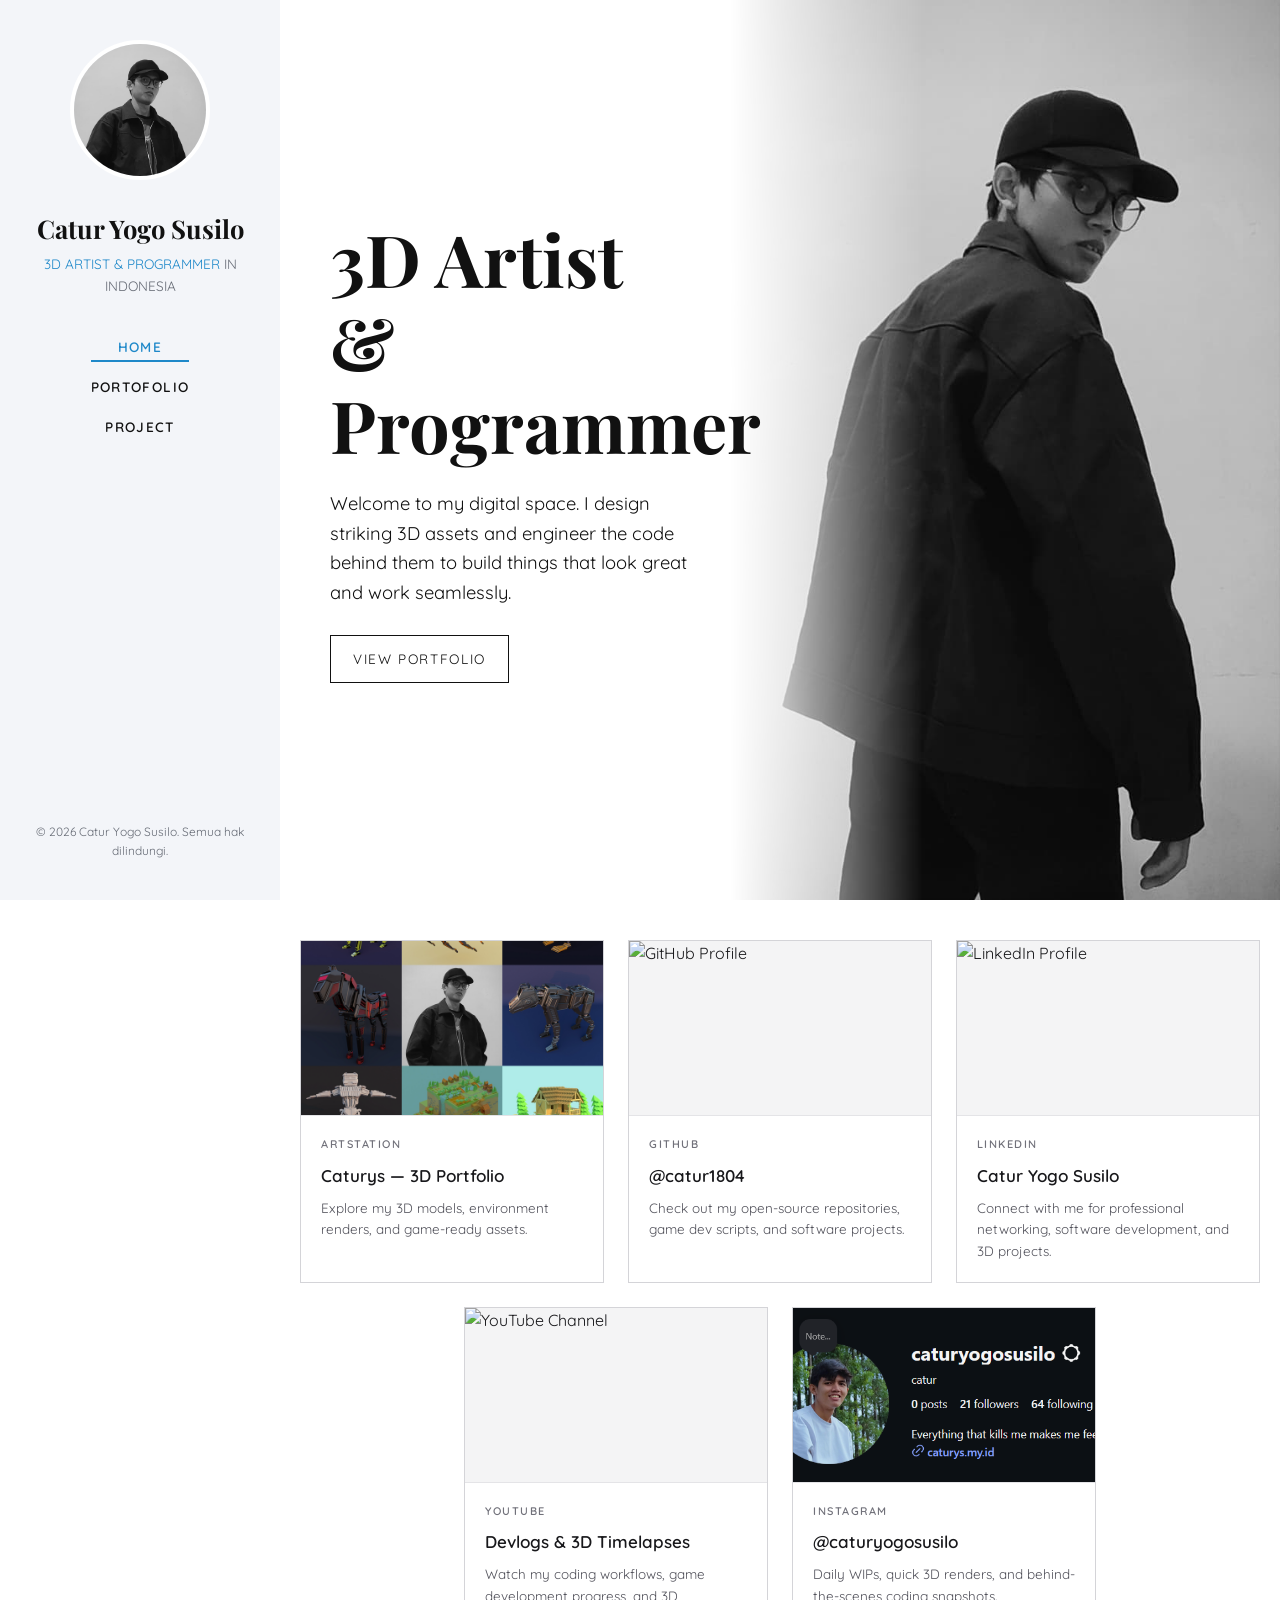
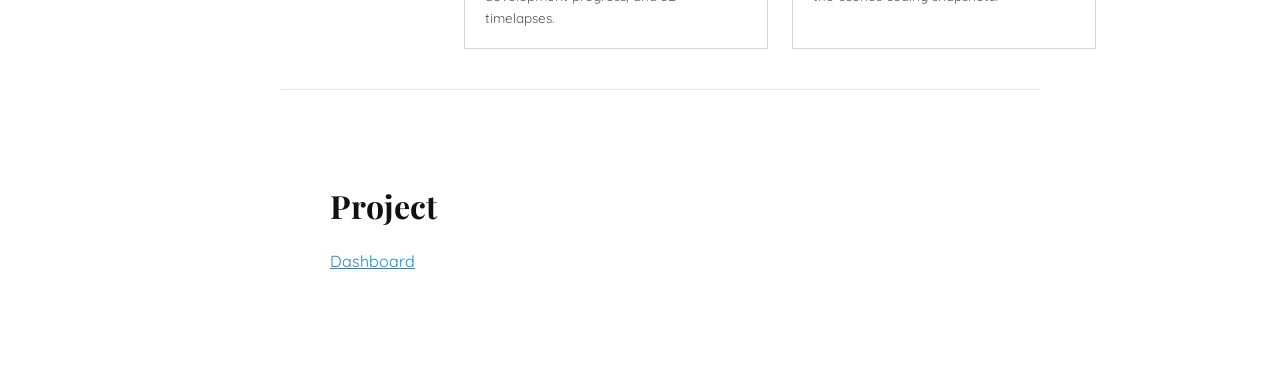
==== commit 800c0268: "Update index.html" ====
--- a/index.html
+++ b/index.html
@@ -31,68 +31,72 @@
       <div class="hero-text">
         <h2>3D Artist<br> & Programmer</h2>
         <p>Welcome to my digital space. I design striking 3D assets and engineer the code behind them to build things that look great and work seamlessly.</p>
-        <a href="#work" class="btn">View Portfolio</a>
+        <a href="#portofolio" class="btn">View Portfolio</a>
       </div>
       <img class="hero-photo" src="images/foto-besar.jpg" alt="Foto besar">
     </section>
 
-    <div class="social-preview-grid">
+    <!-- Bagian Social Preview Cards -->
+    <section id="portofolio" class="social-section">
+      <div class="social-preview-grid">
   
-  <!-- 1. ARTSTATION -->
-  <a href="https://www.artstation.com/caturys" target="_blank" rel="noopener noreferrer" class="preview-card card-artstation">
-    <img src="images/artstation.png" alt="ArtStation Caturys" class="preview-image">
-    <div class="preview-content">
-      <span class="preview-platform">ArtStation</span>
-      <h3 class="preview-title">Caturys — 3D Portfolio</h3>
-      <p class="preview-desc">Explore my 3D models, environment renders, and game-ready assets.</p>
-    </div>
-  </a>
+        <!-- 1. ARTSTATION -->
+        <a href="https://www.artstation.com/caturys" target="_blank" rel="noopener noreferrer" class="preview-card">
+          <img src="images/artstation.png" alt="ArtStation Caturys" class="preview-image">
+          <div class="preview-content">
+            <span class="preview-platform">ArtStation</span>
+            <h3 class="preview-title">Caturys — 3D Portfolio</h3>
+            <p class="preview-desc">Explore my 3D models, environment renders, and game-ready assets.</p>
+          </div>
+        </a>
 
-  <!-- 2. GITHUB -->
-  <a href="https://github.com/usernamekamu" target="_blank" rel="noopener noreferrer" class="preview-card card-github">
-    <img src="gambar-github.jpg" alt="GitHub Profile" class="preview-image">
-    <div class="preview-content">
-      <span class="preview-platform">GitHub</span>
-      <h3 class="preview-title">@usernamekamu</h3>
-      <p class="preview-desc">Check out my open-source repositories, game dev scripts, and software projects.</p>
-    </div>
-  </a>
+        <!-- 2. GITHUB -->
+        <a href="https://github.com/catur1804" target="_blank" rel="noopener noreferrer" class="preview-card">
+          <!-- Menggunakan generator GitHub Open Graph otomatis -->
+          <img src="https://opengraph.githubassets.com/1/catur1804" alt="GitHub Profile" class="preview-image">
+          <div class="preview-content">
+            <span class="preview-platform">GitHub</span>
+            <h3 class="preview-title">@catur1804</h3>
+            <p class="preview-desc">Check out my open-source repositories, game dev scripts, and software projects.</p>
+          </div>
+        </a>
 
-  <!-- 3. LINKEDIN -->
-  <a href="https://www.linkedin.com/in/usernamekamu" target="_blank" rel="noopener noreferrer" class="preview-card card-linkedin">
-    <img src="gambar-linkedin.jpg" alt="LinkedIn Profile" class="preview-image">
-    <div class="preview-content">
-      <span class="preview-platform">LinkedIn</span>
-      <h3 class="preview-title">Catur Yogo Susilo</h3>
-      <p class="preview-desc">Connect with me for professional networking, software development, and 3D projects.</p>
-    </div>
-  </a>
+        <!-- 3. LINKEDIN -->
+        <a href="https://www.linkedin.com/in/catur-yogo-susilo" target="_blank" rel="noopener noreferrer" class="preview-card">
+          <img src="images/linkedin.jpg" alt="LinkedIn Profile" class="preview-image">
+          <div class="preview-content">
+            <span class="preview-platform">LinkedIn</span>
+            <h3 class="preview-title">Catur Yogo Susilo</h3>
+            <p class="preview-desc">Connect with me for professional networking, software development, and 3D projects.</p>
+          </div>
+        </a>
 
-  <!-- 4. YOUTUBE -->
-  <a href="https://www.youtube.com/@caturyogosusilo" target="_blank" rel="noopener noreferrer" class="preview-card card-youtube">
-    <img src="gambar-youtube.jpg" alt="YouTube Channel" class="preview-image">
-    <div class="preview-content">
-      <span class="preview-platform">YouTube</span>
-      <h3 class="preview-title">Devlogs & 3D Timelapses</h3>
-      <p class="preview-desc">Watch my coding workflows, game development progress, and 3D timelapses.</p>
-    </div>
-  </a>
+        <!-- 4. YOUTUBE -->
+        <a href="https://www.youtube.com/@caturyogosusilo" target="_blank" rel="noopener noreferrer" class="preview-card">
+          <img src="images/youtube.jpg" alt="YouTube Channel" class="preview-image">
+          <div class="preview-content">
+            <span class="preview-platform">YouTube</span>
+            <h3 class="preview-title">Devlogs & 3D Timelapses</h3>
+            <p class="preview-desc">Watch my coding workflows, game development progress, and 3D timelapses.</p>
+          </div>
+        </a>
 
-  <!-- 5. INSTAGRAM -->
-  <a href="https://www.instagram.com/caturyogosusilo/" target="_blank" rel="noopener noreferrer" class="preview-card card-instagram">
-    <img src="images/instagram.png" alt="Instagram Profile" class="preview-image">
-    <div class="preview-content">
-      <span class="preview-platform">Instagram</span>
-      <h3 class="preview-title">@catur yogo susilo</h3>
-      <p class="preview-desc">Daily WIPs, quick 3D renders, and behind-the-scenes coding snapshots.</p>
-    </div>
-  </a>
+        <!-- 5. INSTAGRAM -->
+        <a href="https://www.instagram.com/caturyogosusilo/" target="_blank" rel="noopener noreferrer" class="preview-card">
+          <img src="images/instagram.png" alt="Instagram Profile" class="preview-image">
+          <div class="preview-content">
+            <span class="preview-platform">Instagram</span>
+            <h3 class="preview-title">@caturyogosusilo</h3>
+            <p class="preview-desc">Daily WIPs, quick 3D renders, and behind-the-scenes coding snapshots.</p>
+          </div>
+        </a>
 
-</div>
+      </div>
+    </section>
 
     <section id="project" class="block">
       <h3>Project</h3>
-      <P> <a href="https://catur1804.github.io/caturys/?#">Dashboard</a></P>
+      <p><a href="https://catur1804.github.io/caturys/?#">Dashboard</a></p>
     </section>
 
   </main>
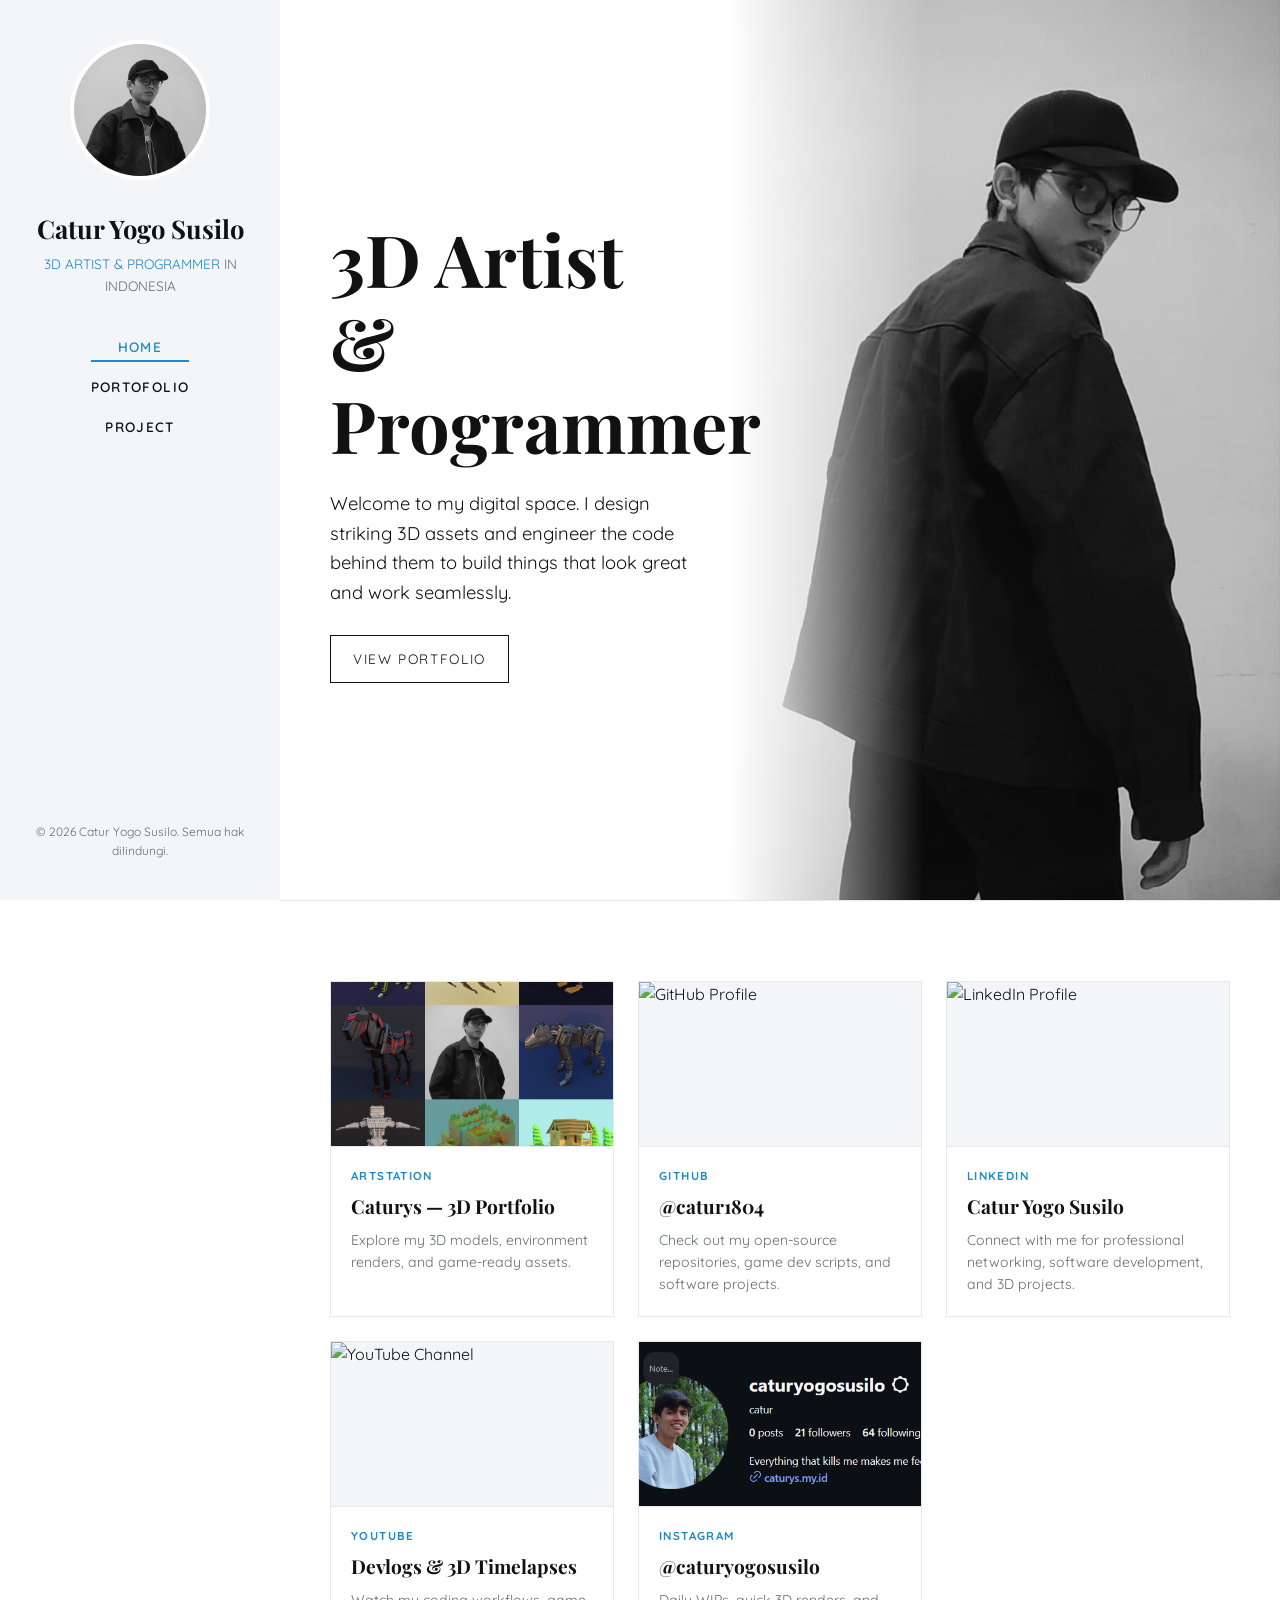
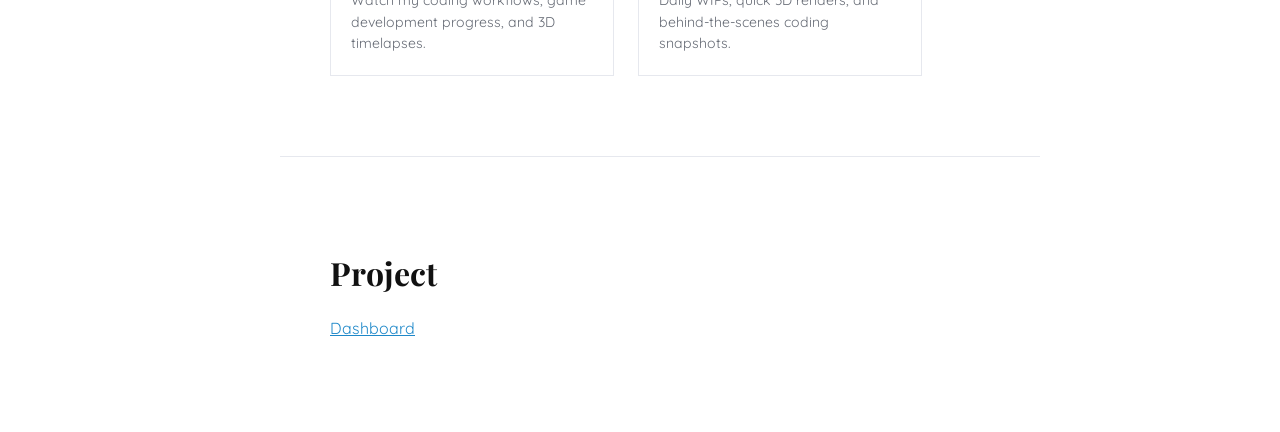
==== commit d4d0a43c: "Update index.html" ====
--- a/index.html
+++ b/index.html
@@ -62,7 +62,7 @@
         </a>
 
         <!-- 3. LINKEDIN -->
-        <a href="https://www.linkedin.com/in/catur-yogo-susilo" target="_blank" rel="noopener noreferrer" class="preview-card">
+        <a href="https://www.linkedin.com/in/caturys/" target="_blank" rel="noopener noreferrer" class="preview-card">
           <img src="images/linkedin.jpg" alt="LinkedIn Profile" class="preview-image">
           <div class="preview-content">
             <span class="preview-platform">LinkedIn</span>
--- a/style.css
+++ b/style.css
@@ -60,7 +60,6 @@
   position: absolute; right: 0; bottom: 0;
   height: 100%; width: 55%;
   object-fit: cover; object-position: center top;
-  /* memudarkan sisi kiri foto agar menyatu dengan latar putih */
   -webkit-mask-image: linear-gradient(to right, transparent, #000 35%);
           mask-image: linear-gradient(to right, transparent, #000 35%);
 }
@@ -73,7 +72,85 @@
 
 a:focus-visible, .btn:focus-visible { outline: 3px solid var(--accent); outline-offset: 3px; }
 
-/* Mobile */
+/* Social Section & Cards */
+.social-section {
+  padding: 80px 50px;
+  border-top: 1px solid #e6e8ee;
+}
+
+.social-preview-grid {
+  display: flex;
+  flex-wrap: wrap;
+  justify-content: flex-start;
+  gap: 24px;
+  max-width: 1100px;
+}
+
+.preview-card {
+  width: calc(33.333% - 16px);
+  display: flex;
+  flex-direction: column;
+  background-color: var(--bg);
+  border: 1px solid #e6e8ee;
+  border-radius: 0;
+  overflow: hidden;
+  text-decoration: none;
+  color: var(--text);
+  transition: transform 0.2s ease, border-color 0.2s ease, box-shadow 0.2s ease;
+}
+
+.preview-card:hover {
+  transform: translateY(-4px);
+  border-color: var(--text);
+  box-shadow: 5px 5px 0px var(--text);
+}
+
+.preview-image {
+  width: 100%;
+  height: 165px;
+  object-fit: cover;
+  display: block;
+  background-color: var(--side);
+  border-bottom: 1px solid #e6e8ee;
+}
+
+.preview-content {
+  padding: 20px;
+  flex-grow: 1;
+  display: flex;
+  flex-direction: column;
+}
+
+.preview-platform {
+  font-size: 0.72rem;
+  font-weight: 700;
+  text-transform: uppercase;
+  letter-spacing: 0.12em;
+  color: var(--accent);
+  margin-bottom: 6px;
+}
+
+.preview-title {
+  font-family: var(--serif);
+  font-size: 1.2rem;
+  font-weight: 700;
+  margin-bottom: 8px;
+  color: var(--text);
+}
+
+.preview-desc {
+  font-size: 0.88rem;
+  color: var(--muted);
+  line-height: 1.55;
+}
+
+/* Mobile & Tablet Responsiveness */
+@media (max-width: 1050px) {
+  .preview-card {
+    width: calc(50% - 12px);
+  }
+}
+
 @media (max-width: 800px) {
   .sidebar { position: static; width: 100%; padding: 32px 20px; }
   .menu { flex-direction: row; flex-wrap: wrap; justify-content: center; gap: 10px 18px; margin-top: 24px; }
@@ -86,87 +163,11 @@
     -webkit-mask-image: none; mask-image: none;
   }
   .block { padding: 60px 24px; }
+  .social-section { padding: 60px 24px; }
 }
 
-  .social-preview-grid {
-    display: flex;
-    flex-wrap: wrap;
-    justify-content: center;
-    gap: 24px;
-    max-width: 1140px;
-    margin: 40px auto;
-    padding: 0 20px;
-    font-family: inherit; /* Otomatis mengikuti font asli websitemu */
+@media (max-width: 560px) {
+  .preview-card {
+    width: 100%;
   }
-
-  .preview-card {
-    width: calc(33.333% - 16px);
-    box-sizing: border-box;
-    display: flex;
-    flex-direction: column;
-    background-color: #ffffff; /* Latar putih menyatu dengan background web */
-    border: 1px solid #d4d4d8; /* Garis tepi abu-abu halus */
-    border-radius: 0px; /* Sudut tajam/siku mengikuti tombol VIEW PORTFOLIO */
-    overflow: hidden;
-    text-decoration: none;
-    color: #18181b;
-    transition: transform 0.25s ease, border-color 0.25s ease, box-shadow 0.25s ease;
-  }
-
-  /* Efek hover: border menjadi hitam tegas & bayangan tajam */
-  .preview-card:hover {
-    transform: translateY(-4px);
-    border-color: #18181b;
-    box-shadow: 6px 6px 0px #18181b; /* Bayangan editorial monokrom */
-  }
-
-  @media (max-width: 900px) {
-    .preview-card {
-      width: calc(50% - 12px);
-    }
-  }
-
-  @media (max-width: 640px) {
-    .preview-card {
-      width: 100%;
-    }
-  }
-
-  .preview-image {
-    width: 100%;
-    height: 175px;
-    object-fit: cover;
-    display: block;
-    background-color: #f4f4f5; /* Abu-abu terang jika gambar belum dimuat */
-    border-bottom: 1px solid #e4e4e7; /* Garis pemisah tipis antara gambar & teks */
-  }
-
-  .preview-content {
-    padding: 20px;
-    flex-grow: 1;
-    display: flex;
-    flex-direction: column;
-  }
-
-  .preview-platform {
-    font-size: 11px;
-    font-weight: 600;
-    text-transform: uppercase;
-    letter-spacing: 1.5px; /* Spasi huruf lebar seperti tombol VIEW PORTFOLIO */
-    color: #71717a; /* Abu-abu elegan agar tetap monokrom */
-    margin-bottom: 8px;
-  }
-
-  .preview-title {
-    font-size: 17px;
-    font-weight: 600;
-    margin: 0 0 8px 0;
-    color: #18181b;
-  }
-
-  .preview-desc {
-    font-size: 13.5px;
-    color: #52525b;
-    margin: 0;
-    line-height: 1.6;
-  }
+}
